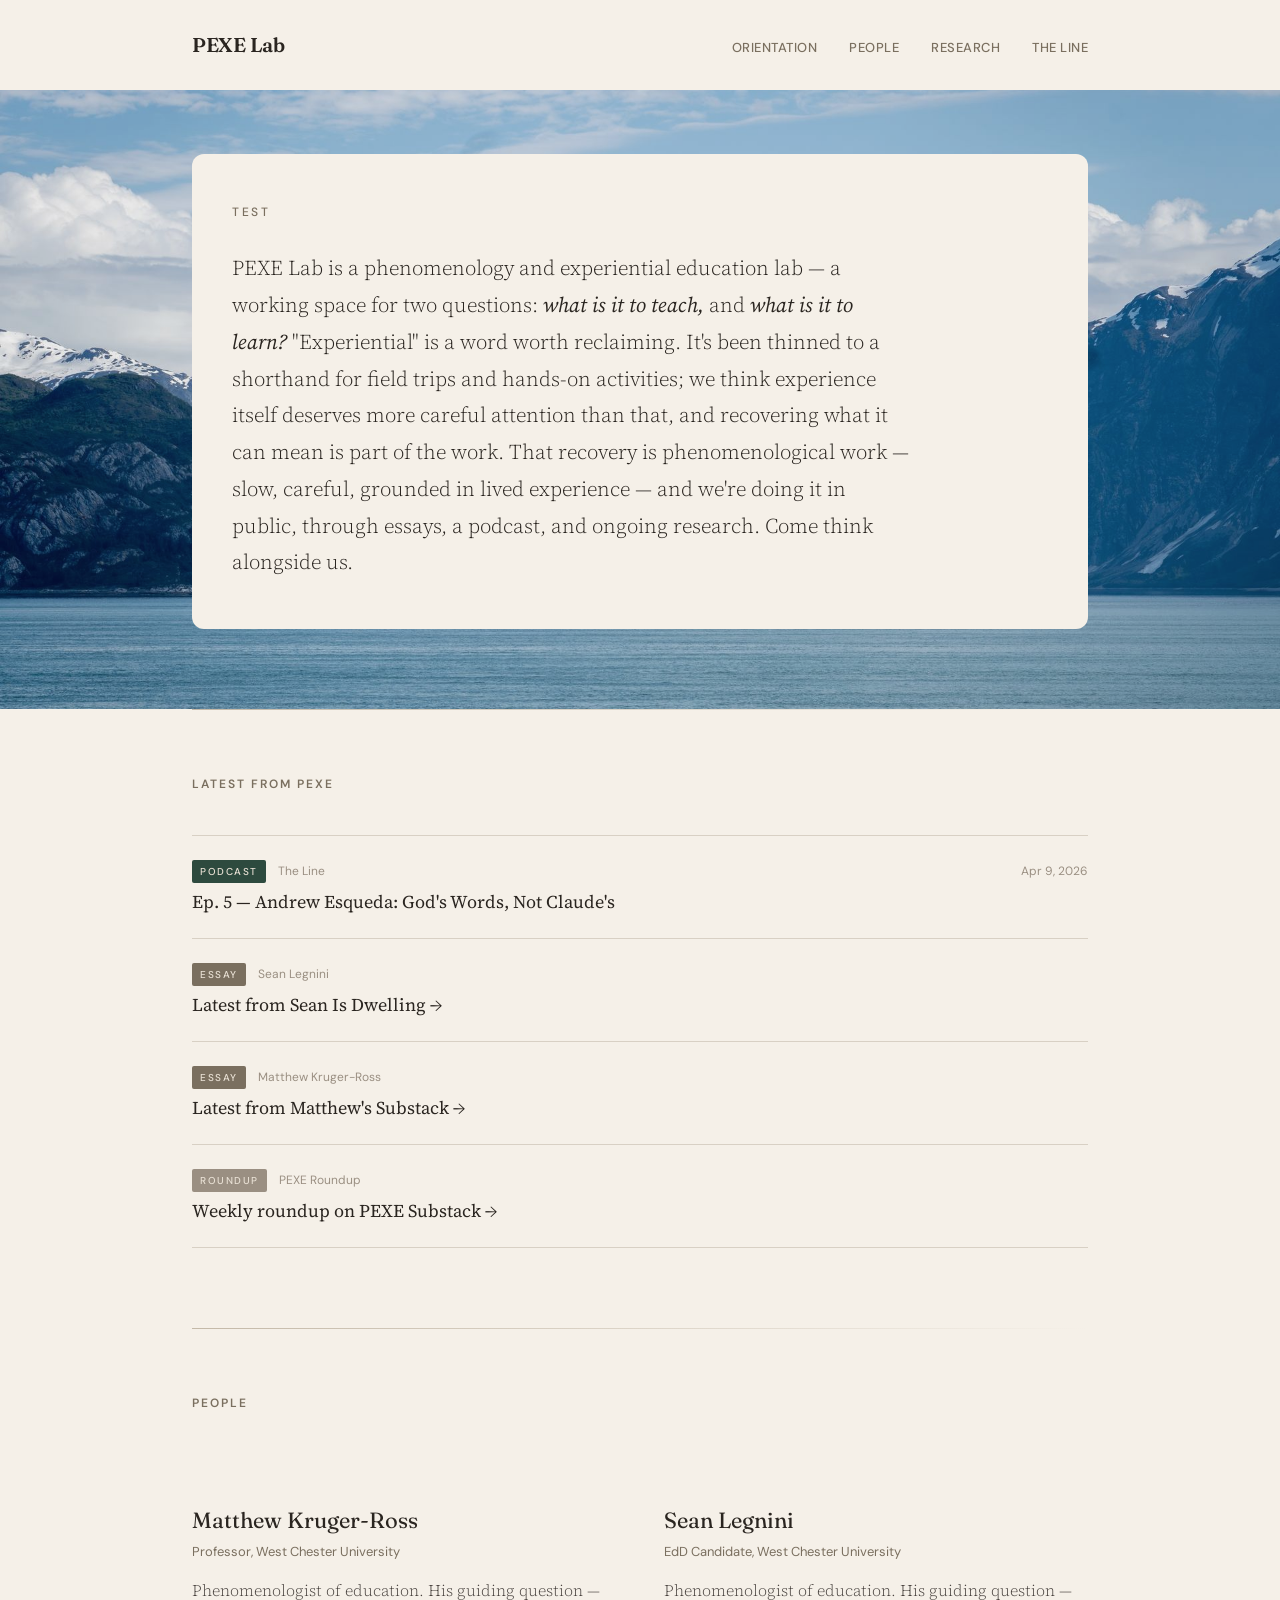
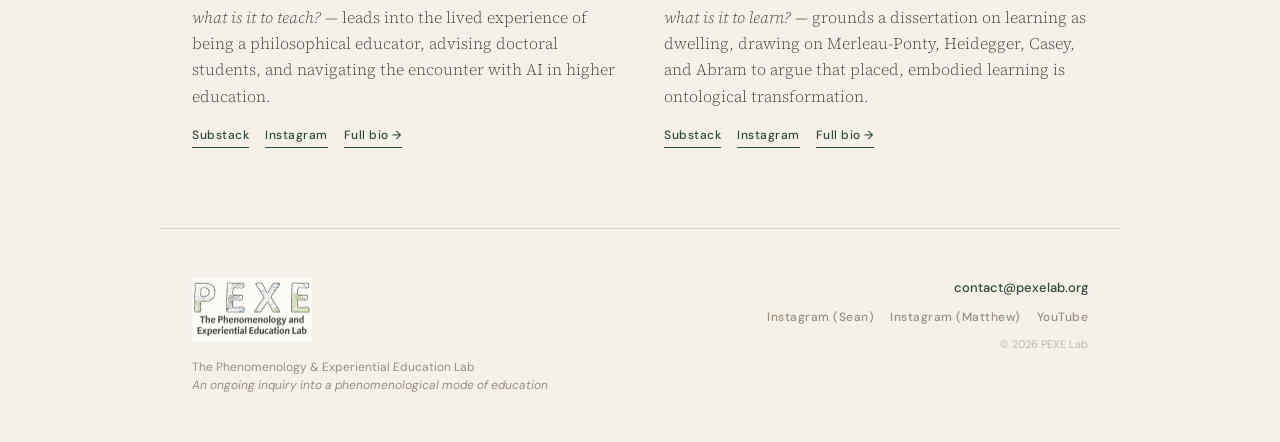
==== index.html @ 18acc851 "Test commit — verify Netlify auto-deploy Co-Authored-By: Claude Opus 4.6 <noreply@anthropic.com>" ====
<!DOCTYPE html>
<html lang="en">
<head>
  <meta charset="UTF-8">
  <meta name="viewport" content="width=device-width, initial-scale=1.0">
  <title>PEXE Lab — The Phenomenology & Experiential Education Lab</title>
  <meta name="description" content="PEXE Lab is a phenomenology and experiential education lab — a working space for two questions: what is it to teach, and what is it to learn?">
  <link rel="stylesheet" href="css/style.css">
</head>
<body>

  <!-- Navigation -->
  <nav class="site-nav">
    <a href="index.html" class="site-nav__title">PEXE Lab</a>
    <input type="checkbox" id="nav-toggle" class="nav-toggle">
    <label for="nav-toggle" class="nav-toggle-label">Menu</label>
    <ul class="site-nav__links">
      <li><a href="orientation.html">Orientation</a></li>
      <li><a href="people.html">People</a></li>
      <li><a href="research.html">Research</a></li>
      <li><a href="the-line.html">The Line</a></li>
    </ul>
  </nav>

  <!-- Hero + Opening Stanza -->
  <section class="hero">
    <div class="hero__inner">
      <header class="stanza">
        <p class="stanza__label">TEST</p>
        <p class="stanza__text">
          PEXE Lab is a phenomenology and experiential education lab — a working space for two questions: <em>what is it to teach,</em> and <em>what is it to learn?</em> "Experiential" is a word worth reclaiming. It's been thinned to a shorthand for field trips and hands-on activities; we think experience itself deserves more careful attention than that, and recovering what it can mean is part of the work. That recovery is phenomenological work — slow, careful, grounded in lived experience — and we're doing it in public, through essays, a podcast, and ongoing research. Come think alongside us.
        </p>
      </header>
    </div>
  </section>

  <div class="divider"></div>

  <!-- Latest from PEXE (RSS Feed) -->
  <section class="feed">
    <h2 class="section-label">Latest from PEXE</h2>
    <div id="feed-container">
      <p class="feed-loading">Loading latest from PEXE…</p>
    </div>
  </section>

  <div class="divider"></div>

  <!-- People (compact homepage version) -->
  <section class="people-grid">
    <div class="people-grid__header">
      <h2 class="section-label">People</h2>
    </div>

    <!-- Matthew -->
    <div class="person-card">
      <h3 class="person-card__name">Matthew Kruger-Ross</h3>
      <p class="person-card__role">Professor, West Chester University</p>
      <p class="person-card__bio">
        Phenomenologist of education. His guiding question — <em>what is it to teach?</em> — leads into the lived experience of being a philosophical educator, advising doctoral students, and navigating the encounter with AI in higher education.
      </p>
      <div class="person-card__links">
        <a href="https://matthewkr.substack.com" class="person-card__link" target="_blank">Substack</a>
        <a href="https://www.instagram.com/mjkrugerross/" class="person-card__link" target="_blank">Instagram</a>
        <!-- UPDATE: Add Matthew's CV link when available -->
        <a href="people.html" class="person-card__link">Full bio →</a>
      </div>
    </div>

    <!-- Sean -->
    <div class="person-card">
      <h3 class="person-card__name">Sean Legnini</h3>
      <p class="person-card__role">EdD Candidate, West Chester University</p>
      <p class="person-card__bio">
        Phenomenologist of education. His guiding question — <em>what is it to learn?</em> — grounds a dissertation on learning as dwelling, drawing on Merleau-Ponty, Heidegger, Casey, and Abram to argue that placed, embodied learning is ontological transformation.
      </p>
      <div class="person-card__links">
        <a href="https://seanisdwelling.substack.com" class="person-card__link" target="_blank">Substack</a>
        <a href="https://www.instagram.com/seanisdwelling/" class="person-card__link" target="_blank">Instagram</a>
        <a href="people.html" class="person-card__link">Full bio →</a>
      </div>
    </div>
  </section>

  <!-- Footer -->
  <footer class="site-footer">
    <div class="site-footer__left">
      <img src="img/pexe-logo.png" alt="PEXE Lab" class="site-footer__logo">
      <p class="site-footer__brand-sub">
        The Phenomenology &amp; Experiential Education Lab<br>
        <em>An ongoing inquiry into a phenomenological mode of education</em>
      </p>
    </div>
    <div class="site-footer__right">
      <a href="mailto:contact@pexelab.org" class="site-footer__contact">contact@pexelab.org</a>
      <div class="site-footer__social">
        <a href="https://www.instagram.com/seanisdwelling/" target="_blank">Instagram (Sean)</a>
        <a href="https://www.instagram.com/mjkrugerross/" target="_blank">Instagram (Matthew)</a>
        <a href="https://www.youtube.com/@ThePEXELab" target="_blank">YouTube</a>
      </div>
      <p class="site-footer__copy">© 2026 PEXE Lab</p>
    </div>
  </footer>

  <script src="js/feed.js"></script>
</body>
</html>
---- css/style.css ----
/* ========================================
   PEXE Lab — Stylesheet
   Earthy, editorial, terrain-inspired
   ======================================== */

/* Fonts */
@import url('https://fonts.googleapis.com/css2?family=Fraunces:ital,opsz,wght@0,9..144,300;0,9..144,400;0,9..144,600;1,9..144,300;1,9..144,400&family=Source+Serif+4:ital,opsz,wght@0,8..60,300;0,8..60,400;0,8..60,600;1,8..60,300;1,8..60,400&family=DM+Sans:wght@400;500;600&display=swap');

/* Palette */
:root {
  --stone: #F5F0E8;
  --linen: #D8D0C4;
  --sand: #C4B9A8;
  --forest: #2D4A3E;
  --umber: #7A6F5F;
  --driftwood: #9A8F82;
  --charcoal: #2A2520;
  --cream: #E8E0D4;
  --max-width: 960px;
  --text-width: 680px;
}

/* Reset */
*, *::before, *::after { box-sizing: border-box; margin: 0; padding: 0; }

body {
  font-family: 'Source Serif 4', Georgia, serif;
  background: var(--stone);
  color: var(--charcoal);
  line-height: 1.7;
  font-size: 17px;
  -webkit-font-smoothing: antialiased;
}

a {
  color: var(--forest);
  text-decoration: none;
  transition: color 0.2s ease;
}
a:hover { color: var(--charcoal); }

img { max-width: 100%; display: block; }

/* ========================================
   Navigation
   ======================================== */
.site-nav {
  max-width: var(--max-width);
  margin: 0 auto;
  padding: 28px 32px;
  display: flex;
  justify-content: space-between;
  align-items: baseline;
}

.site-nav__title {
  font-family: 'Fraunces', serif;
  font-size: 20px;
  font-weight: 600;
  color: var(--charcoal);
  text-decoration: none;
  letter-spacing: -0.3px;
}
.site-nav__title:hover { color: var(--forest); }

.site-nav__links {
  display: flex;
  gap: 32px;
  list-style: none;
}

.site-nav__links a {
  font-family: 'DM Sans', sans-serif;
  font-size: 13px;
  font-weight: 500;
  letter-spacing: 0.5px;
  color: var(--umber);
  text-transform: uppercase;
  text-decoration: none;
  transition: color 0.2s ease;
}
.site-nav__links a:hover { color: var(--forest); }
.site-nav__links a.active { color: var(--forest); }

/* Mobile nav */
.nav-toggle { display: none; }
.nav-toggle-label {
  display: none;
  cursor: pointer;
  font-family: 'DM Sans', sans-serif;
  font-size: 13px;
  font-weight: 500;
  letter-spacing: 0.5px;
  text-transform: uppercase;
  color: var(--umber);
}

@media (max-width: 640px) {
  .site-nav { flex-wrap: wrap; }
  .nav-toggle-label { display: block; }
  .site-nav__links {
    display: none;
    flex-direction: column;
    width: 100%;
    gap: 16px;
    padding-top: 20px;
  }
  .nav-toggle:checked ~ .site-nav__links { display: flex; }
}

/* ========================================
   Section Label (LATEST FROM PEXE, PEOPLE, etc.)
   ======================================== */
.section-label {
  font-family: 'DM Sans', sans-serif;
  font-size: 12px;
  font-weight: 600;
  letter-spacing: 2px;
  text-transform: uppercase;
  color: var(--umber);
  margin-bottom: 40px;
}

/* ========================================
   Homepage — Hero (full-width background)
   ======================================== */
.hero {
  width: 100%;
  position: relative;
}

.hero::before {
  content: '';
  position: absolute;
  inset: 0;
  background: url('../img/hero.jpg') center 40% / cover no-repeat;
  filter: saturate(0.85) brightness(0.95);
  z-index: 0;
}

.hero__inner {
  position: relative;
  z-index: 1;
  max-width: var(--max-width);
  margin: 0 auto;
  padding: 64px 32px 80px;
}

/* ========================================
   Homepage — Stanza
   ======================================== */
.stanza {
  background: var(--stone);
  border-radius: 12px;
  padding: 48px 40px;
}

.stanza__label {
  font-family: 'DM Sans', sans-serif;
  font-size: 12px;
  font-weight: 500;
  letter-spacing: 2.5px;
  text-transform: uppercase;
  color: var(--umber);
  margin-bottom: 28px;
}

.stanza__text {
  font-family: 'Source Serif 4', Georgia, serif;
  font-size: 21px;
  line-height: 1.75;
  color: var(--charcoal);
  font-weight: 300;
  max-width: var(--text-width);
}

.stanza__text em {
  font-style: italic;
  font-weight: 400;
}

/* ========================================
   Divider
   ======================================== */
.divider {
  max-width: var(--max-width);
  margin: 0 auto;
  padding: 0 32px;
}
.divider::after {
  content: '';
  display: block;
  height: 1px;
  background: linear-gradient(to right, var(--sand), transparent);
}

/* ========================================
   Homepage — Feed
   ======================================== */
.feed {
  max-width: var(--max-width);
  margin: 0 auto;
  padding: 64px 32px 80px;
}

.feed-item {
  display: block;
  text-decoration: none;
  color: inherit;
  padding: 24px 0;
  border-bottom: 1px solid var(--linen);
  transition: transform 0.2s ease;
}
.feed-item:hover { transform: translateX(8px); }
.feed-item:first-of-type { border-top: 1px solid var(--linen); }

.feed-item__meta {
  display: flex;
  align-items: baseline;
  gap: 12px;
  margin-bottom: 6px;
  flex-wrap: wrap;
}

.feed-item__badge {
  display: inline-block;
  font-family: 'DM Sans', sans-serif;
  font-size: 10px;
  letter-spacing: 1.5px;
  font-weight: 500;
  padding: 3px 8px;
  border-radius: 2px;
  color: var(--cream);
}
.feed-item__badge--podcast { background: var(--forest); }
.feed-item__badge--essay { background: var(--umber); }
.feed-item__badge--roundup { background: var(--driftwood); }

.feed-item__source {
  font-family: 'DM Sans', sans-serif;
  font-size: 12px;
  color: var(--driftwood);
}

.feed-item__date {
  font-family: 'DM Sans', sans-serif;
  font-size: 12px;
  color: var(--driftwood);
  margin-left: auto;
}

.feed-item__title {
  font-family: 'Source Serif 4', Georgia, serif;
  font-size: 18px;
  font-weight: 400;
  color: var(--charcoal);
  line-height: 1.4;
  transition: color 0.2s ease;
}
.feed-item:hover .feed-item__title { color: var(--forest); }

.feed-loading {
  font-family: 'DM Sans', sans-serif;
  font-size: 13px;
  color: var(--driftwood);
  padding: 24px 0;
}

/* ========================================
   Homepage — People (compact)
   ======================================== */
.people-grid {
  max-width: var(--max-width);
  margin: 0 auto;
  padding: 64px 32px 80px;
  display: grid;
  grid-template-columns: 1fr 1fr;
  gap: 48px;
}

@media (max-width: 640px) {
  .people-grid { grid-template-columns: 1fr; }
}

.people-grid__header {
  grid-column: 1 / -1;
}

.person-card__name {
  font-family: 'Fraunces', serif;
  font-size: 22px;
  font-weight: 400;
  margin-bottom: 4px;
}

.person-card__role {
  font-family: 'DM Sans', sans-serif;
  font-size: 13px;
  color: var(--umber);
  margin-bottom: 16px;
  line-height: 1.4;
}

.person-card__bio {
  font-size: 16px;
  line-height: 1.65;
  color: #4a4440;
  font-weight: 300;
  margin-bottom: 16px;
}

.person-card__links {
  display: flex;
  gap: 16px;
  flex-wrap: wrap;
}

.person-card__link {
  font-family: 'DM Sans', sans-serif;
  font-size: 12px;
  color: var(--forest);
  font-weight: 500;
  letter-spacing: 0.5px;
  border-bottom: 1px solid var(--forest);
  padding-bottom: 1px;
}
.person-card__link:hover { color: var(--charcoal); border-color: var(--charcoal); }

/* ========================================
   Footer
   ======================================== */
.site-footer {
  max-width: var(--max-width);
  margin: 0 auto;
  padding: 48px 32px;
  border-top: 1px solid var(--linen);
  display: flex;
  justify-content: space-between;
  align-items: flex-start;
  flex-wrap: wrap;
  gap: 24px;
}

.site-footer__logo {
  width: 120px;
  margin-bottom: 16px;
  opacity: 0.7;
}

.site-footer__brand-name {
  font-family: 'Fraunces', serif;
  font-size: 16px;
  font-weight: 400;
  margin-bottom: 8px;
}

.site-footer__brand-sub {
  font-family: 'DM Sans', sans-serif;
  font-size: 12px;
  color: var(--driftwood);
  line-height: 1.5;
}

.site-footer__right {
  text-align: right;
  display: flex;
  flex-direction: column;
  align-items: flex-end;
  gap: 8px;
}

.site-footer__contact {
  font-family: 'DM Sans', sans-serif;
  font-size: 13px;
  color: var(--forest);
  font-weight: 500;
}

.site-footer__social {
  display: flex;
  gap: 16px;
}

.site-footer__social a {
  font-family: 'DM Sans', sans-serif;
  font-size: 12px;
  color: var(--driftwood);
  font-weight: 500;
  letter-spacing: 0.5px;
}
.site-footer__social a:hover { color: var(--forest); }

.site-footer__copy {
  font-family: 'DM Sans', sans-serif;
  font-size: 11px;
  color: var(--sand);
}

/* ========================================
   Page Content (Orientation, People full, Research, The Line)
   ======================================== */
.page-content {
  max-width: var(--max-width);
  margin: 0 auto;
  padding: 64px 32px 80px;
}

.page-content__title {
  font-family: 'Fraunces', serif;
  font-size: 36px;
  font-weight: 400;
  margin-bottom: 12px;
  letter-spacing: -0.5px;
}

.page-content__subtitle {
  font-family: 'Source Serif 4', Georgia, serif;
  font-size: 18px;
  font-weight: 300;
  font-style: italic;
  color: var(--umber);
  margin-bottom: 48px;
}

.page-content__body {
  max-width: var(--text-width);
}

.page-content__body h2 {
  font-family: 'Fraunces', serif;
  font-size: 26px;
  font-weight: 400;
  margin-top: 56px;
  margin-bottom: 20px;
  letter-spacing: -0.3px;
}

.page-content__body h3 {
  font-family: 'Fraunces', serif;
  font-size: 20px;
  font-weight: 400;
  margin-top: 40px;
  margin-bottom: 16px;
}

.page-content__body p {
  margin-bottom: 20px;
  line-height: 1.8;
}

.page-content__body em { font-style: italic; }
.page-content__body strong { font-weight: 600; }

/* ========================================
   People page — full bios
   ======================================== */
.person-full {
  display: grid;
  grid-template-columns: 200px 1fr;
  gap: 40px;
  margin-bottom: 64px;
  max-width: var(--text-width);
}

@media (max-width: 640px) {
  .person-full {
    grid-template-columns: 1fr;
    gap: 24px;
  }
}

.person-full__photo {
  width: 200px;
  height: 240px;
  object-fit: cover;
  border-radius: 4px;
  filter: grayscale(15%);
}

.person-full__name {
  font-family: 'Fraunces', serif;
  font-size: 28px;
  font-weight: 400;
  margin-bottom: 4px;
}

.person-full__role {
  font-family: 'DM Sans', sans-serif;
  font-size: 14px;
  color: var(--umber);
  margin-bottom: 20px;
}

.person-full__bio p {
  font-size: 16px;
  line-height: 1.75;
  margin-bottom: 16px;
  color: #4a4440;
}

.person-full__links {
  display: flex;
  gap: 16px;
  flex-wrap: wrap;
  margin-top: 20px;
}

/* ========================================
   Research page
   ======================================== */
.research-section { margin-bottom: 56px; }

.research-item {
  padding: 16px 0;
  border-bottom: 1px solid var(--linen);
}
.research-item:first-child { border-top: 1px solid var(--linen); }

.research-item__title {
  font-family: 'Source Serif 4', Georgia, serif;
  font-size: 17px;
  font-weight: 400;
  margin-bottom: 6px;
}

.research-item__description {
  font-size: 15px;
  color: var(--umber);
  line-height: 1.6;
}

.research-item__status {
  font-family: 'DM Sans', sans-serif;
  font-size: 11px;
  font-weight: 500;
  letter-spacing: 1px;
  text-transform: uppercase;
  color: var(--forest);
  margin-top: 6px;
  display: inline-block;
}

.publication-item {
  padding: 12px 0;
  font-size: 16px;
  line-height: 1.7;
  border-bottom: 1px solid var(--linen);
}
.publication-item:first-child { border-top: 1px solid var(--linen); }

.conference-item {
  padding: 12px 0;
  border-bottom: 1px solid var(--linen);
}
.conference-item:first-child { border-top: 1px solid var(--linen); }

.conference-item__event {
  font-family: 'DM Sans', sans-serif;
  font-size: 12px;
  font-weight: 600;
  color: var(--umber);
  letter-spacing: 0.5px;
  text-transform: uppercase;
}

.conference-item__title {
  font-size: 16px;
  line-height: 1.5;
  margin-top: 4px;
}

/* ========================================
   The Line page
   ======================================== */
.podcast-hero {
  max-width: var(--text-width);
}

.podcast-hero__description {
  font-size: 18px;
  line-height: 1.75;
  font-weight: 300;
  margin-bottom: 32px;
}

.podcast-links {
  display: flex;
  gap: 20px;
  flex-wrap: wrap;
  margin-bottom: 56px;
}

.podcast-link {
  font-family: 'DM Sans', sans-serif;
  font-size: 13px;
  font-weight: 500;
  letter-spacing: 0.5px;
  color: var(--stone);
  background: var(--forest);
  padding: 10px 20px;
  border-radius: 3px;
  transition: background 0.2s ease;
}
.podcast-link:hover { background: var(--charcoal); color: var(--stone); }

.episode-list { margin-top: 20px; }

.episode-item {
  padding: 20px 0;
  border-bottom: 1px solid var(--linen);
}
.episode-item:first-child { border-top: 1px solid var(--linen); }

.episode-item__number {
  font-family: 'DM Sans', sans-serif;
  font-size: 11px;
  font-weight: 600;
  color: var(--driftwood);
  letter-spacing: 1px;
  text-transform: uppercase;
  margin-bottom: 4px;
}

.episode-item__title {
  font-family: 'Source Serif 4', Georgia, serif;
  font-size: 18px;
  font-weight: 400;
  color: var(--charcoal);
  transition: color 0.2s ease;
}
.episode-item__title:hover { color: var(--forest); }

.episode-item__date {
  font-family: 'DM Sans', sans-serif;
  font-size: 12px;
  color: var(--driftwood);
  margin-top: 4px;
}
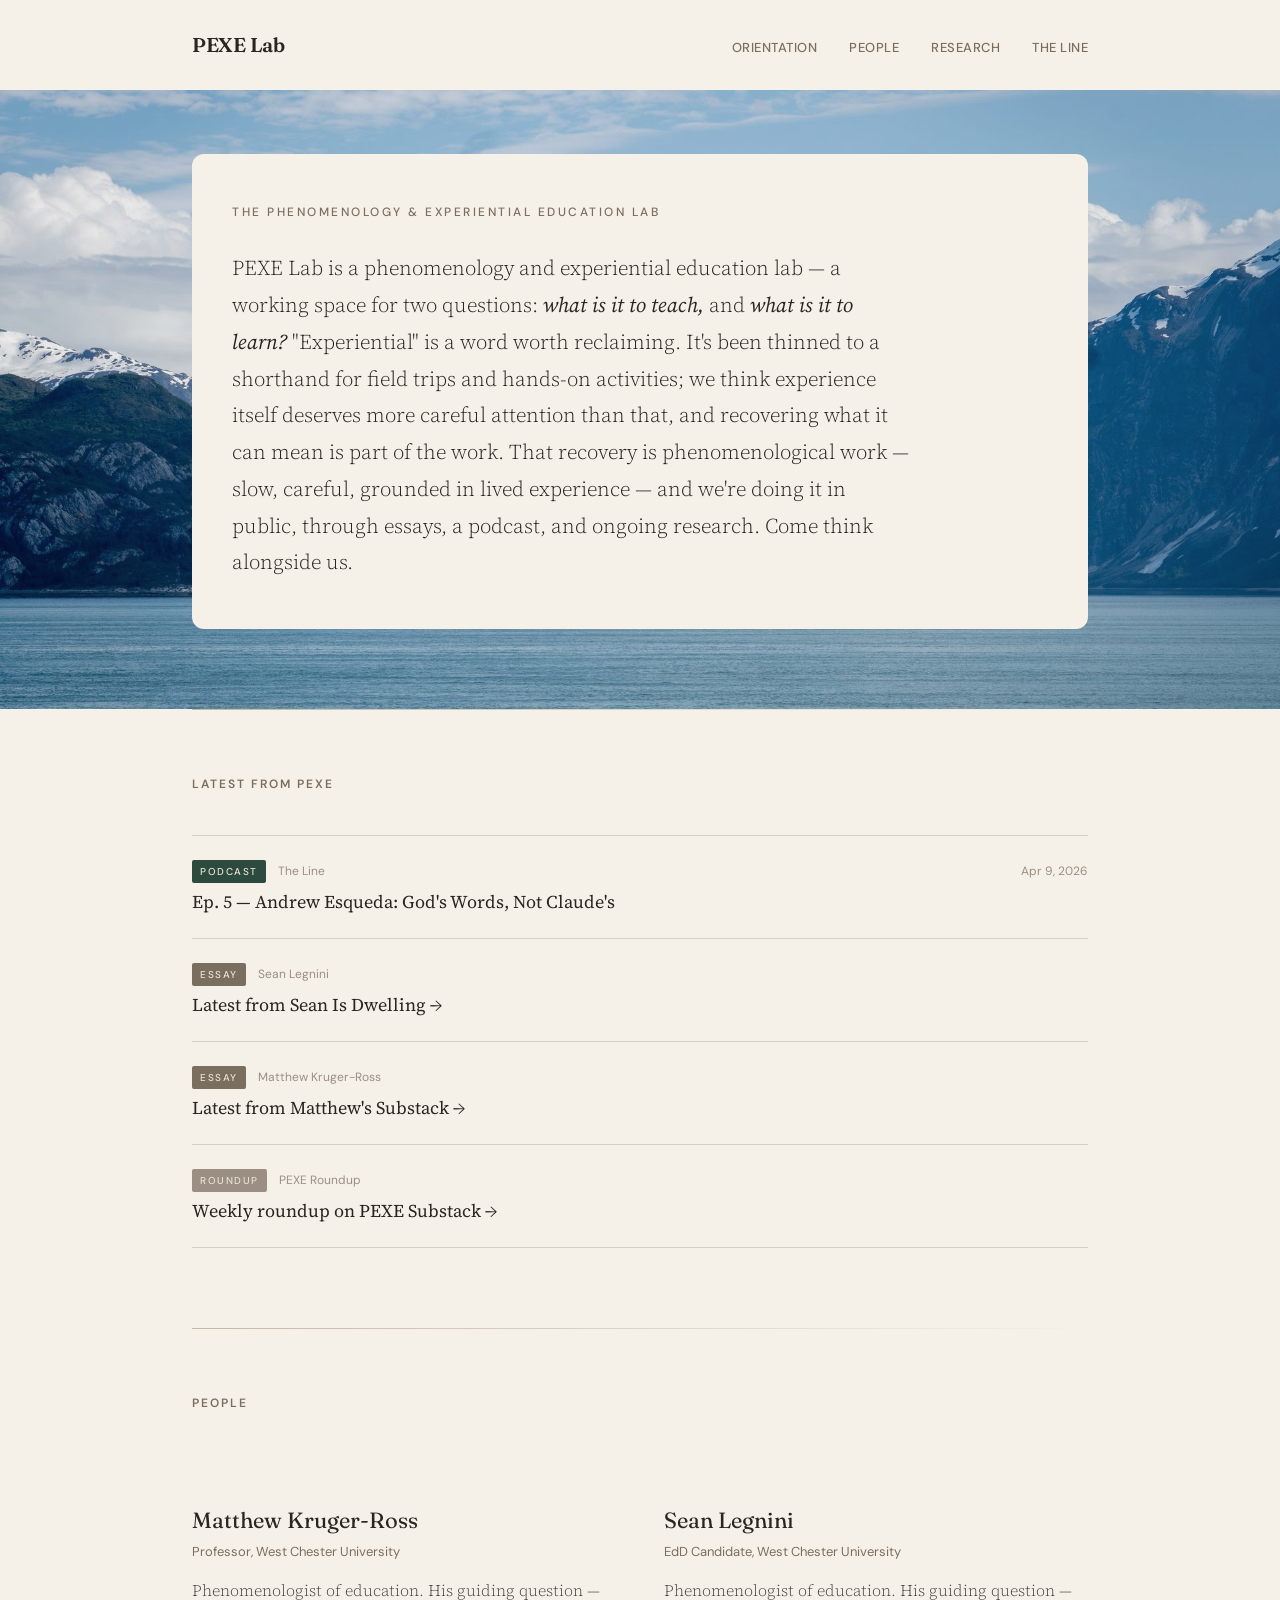
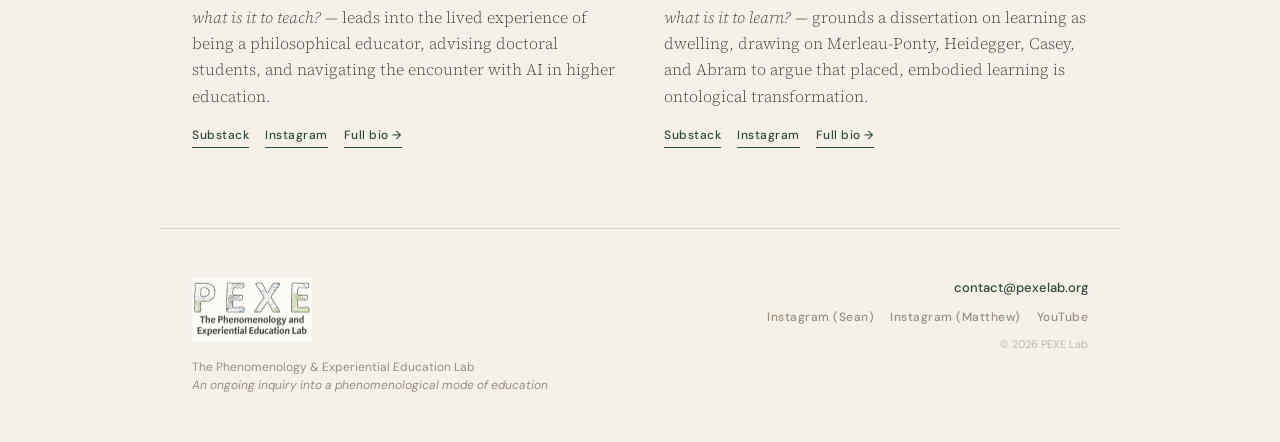
==== commit 32ed4cf1: "Revert test — restore stanza label Co-Authored-By: Claude Opus 4.6 <noreply@anthropic.com>" ====
--- a/index.html
+++ b/index.html
@@ -26,7 +26,7 @@
   <section class="hero">
     <div class="hero__inner">
       <header class="stanza">
-        <p class="stanza__label">TEST</p>
+        <p class="stanza__label">The Phenomenology &amp; Experiential Education Lab</p>
         <p class="stanza__text">
           PEXE Lab is a phenomenology and experiential education lab — a working space for two questions: <em>what is it to teach,</em> and <em>what is it to learn?</em> "Experiential" is a word worth reclaiming. It's been thinned to a shorthand for field trips and hands-on activities; we think experience itself deserves more careful attention than that, and recovering what it can mean is part of the work. That recovery is phenomenological work — slow, careful, grounded in lived experience — and we're doing it in public, through essays, a podcast, and ongoing research. Come think alongside us.
         </p>
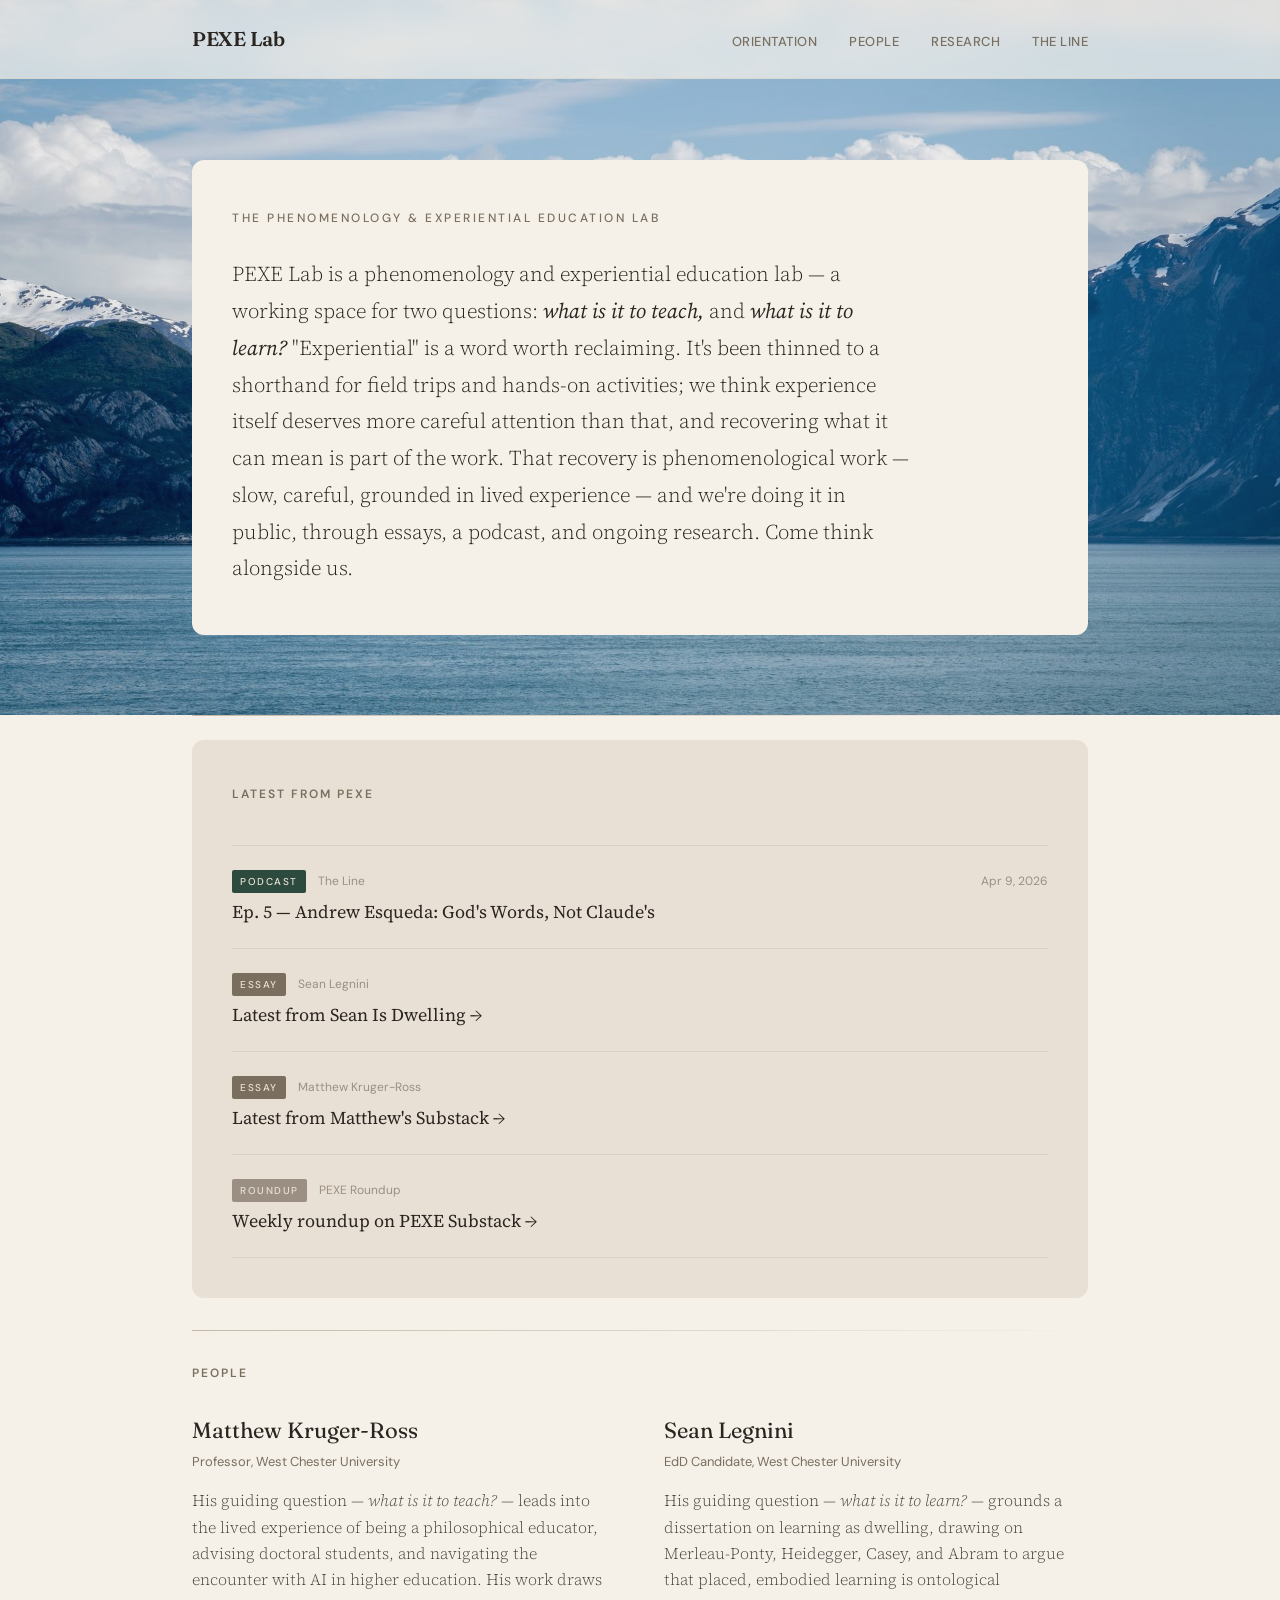
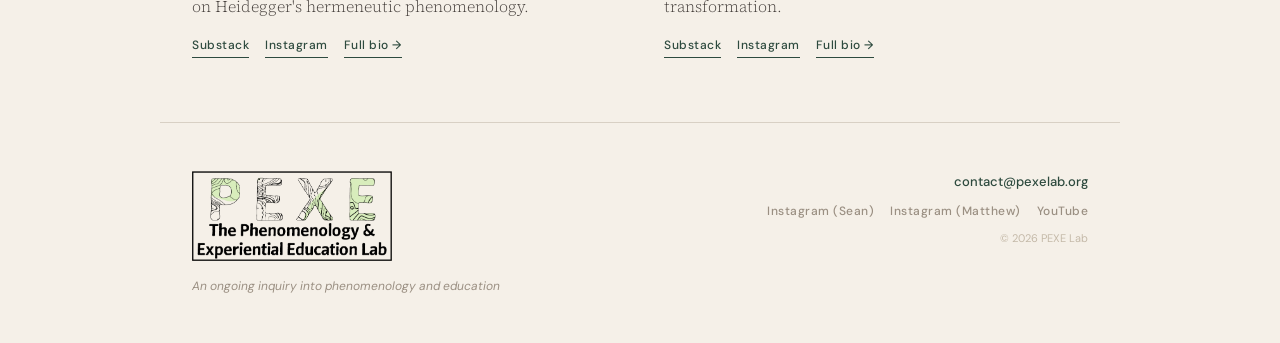
==== commit 6e38403d: "Design pass — translucent nav, framed feed, logo swap, copy + spacing updates - Nav: absolute overla" ====
--- a/index.html
+++ b/index.html
@@ -38,9 +38,11 @@
 
   <!-- Latest from PEXE (RSS Feed) -->
   <section class="feed">
-    <h2 class="section-label">Latest from PEXE</h2>
-    <div id="feed-container">
-      <p class="feed-loading">Loading latest from PEXE…</p>
+    <div class="feed__frame">
+      <h2 class="section-label">Latest from PEXE</h2>
+      <div id="feed-container">
+        <p class="feed-loading">Loading latest from PEXE…</p>
+      </div>
     </div>
   </section>
 
@@ -57,7 +59,7 @@
       <h3 class="person-card__name">Matthew Kruger-Ross</h3>
       <p class="person-card__role">Professor, West Chester University</p>
       <p class="person-card__bio">
-        Phenomenologist of education. His guiding question — <em>what is it to teach?</em> — leads into the lived experience of being a philosophical educator, advising doctoral students, and navigating the encounter with AI in higher education.
+        His guiding question — <em>what is it to teach?</em> — leads into the lived experience of being a philosophical educator, advising doctoral students, and navigating the encounter with AI in higher education. His work draws on Heidegger's hermeneutic phenomenology.
       </p>
       <div class="person-card__links">
         <a href="https://matthewkr.substack.com" class="person-card__link" target="_blank">Substack</a>
@@ -72,7 +74,7 @@
       <h3 class="person-card__name">Sean Legnini</h3>
       <p class="person-card__role">EdD Candidate, West Chester University</p>
       <p class="person-card__bio">
-        Phenomenologist of education. His guiding question — <em>what is it to learn?</em> — grounds a dissertation on learning as dwelling, drawing on Merleau-Ponty, Heidegger, Casey, and Abram to argue that placed, embodied learning is ontological transformation.
+        His guiding question — <em>what is it to learn?</em> — grounds a dissertation on learning as dwelling, drawing on Merleau-Ponty, Heidegger, Casey, and Abram to argue that placed, embodied learning is ontological transformation.
       </p>
       <div class="person-card__links">
         <a href="https://seanisdwelling.substack.com" class="person-card__link" target="_blank">Substack</a>
@@ -85,10 +87,9 @@
   <!-- Footer -->
   <footer class="site-footer">
     <div class="site-footer__left">
-      <img src="img/pexe-logo.png" alt="PEXE Lab" class="site-footer__logo">
+      <img src="img/pexe-logo.png?v=2" alt="PEXE Lab" class="site-footer__logo">
       <p class="site-footer__brand-sub">
-        The Phenomenology &amp; Experiential Education Lab<br>
-        <em>An ongoing inquiry into a phenomenological mode of education</em>
+        <em>An ongoing inquiry into phenomenology and education</em>
       </p>
     </div>
     <div class="site-footer__right">
--- a/css/style.css
+++ b/css/style.css
@@ -45,12 +45,19 @@
    Navigation
    ======================================== */
 .site-nav {
-  max-width: var(--max-width);
-  margin: 0 auto;
-  padding: 28px 32px;
+  position: absolute;
+  top: 0;
+  left: 0;
+  right: 0;
+  z-index: 10;
+  padding: 22px max(32px, calc((100vw - var(--max-width)) / 2 + 32px));
   display: flex;
   justify-content: space-between;
   align-items: baseline;
+  background: rgba(245, 240, 232, 0.72);
+  backdrop-filter: saturate(140%) blur(12px);
+  -webkit-backdrop-filter: saturate(140%) blur(12px);
+  border-bottom: 1px solid rgba(216, 208, 196, 0.5);
 }
 
 .site-nav__title {
@@ -143,7 +150,7 @@
   z-index: 1;
   max-width: var(--max-width);
   margin: 0 auto;
-  padding: 64px 32px 80px;
+  padding: 160px 32px 80px;
 }
 
 /* ========================================
@@ -200,7 +207,13 @@
 .feed {
   max-width: var(--max-width);
   margin: 0 auto;
-  padding: 64px 32px 80px;
+  padding: 24px 32px 32px;
+}
+
+.feed__frame {
+  background: var(--cream);
+  border-radius: 12px;
+  padding: 44px 40px 40px;
 }
 
 .feed-item {
@@ -272,10 +285,14 @@
 .people-grid {
   max-width: var(--max-width);
   margin: 0 auto;
-  padding: 64px 32px 80px;
+  padding: 32px 32px 64px;
   display: grid;
   grid-template-columns: 1fr 1fr;
-  gap: 48px;
+  gap: 28px 48px;
+}
+
+.people-grid__header .section-label {
+  margin-bottom: 0;
 }
 
 @media (max-width: 640px) {
@@ -342,9 +359,8 @@
 }
 
 .site-footer__logo {
-  width: 120px;
+  width: 200px;
   margin-bottom: 16px;
-  opacity: 0.7;
 }
 
 .site-footer__brand-name {
@@ -402,7 +418,7 @@
 .page-content {
   max-width: var(--max-width);
   margin: 0 auto;
-  padding: 64px 32px 80px;
+  padding: 160px 32px 48px;
 }
 
 .page-content__title {
@@ -411,6 +427,10 @@
   font-weight: 400;
   margin-bottom: 12px;
   letter-spacing: -0.5px;
+}
+
+.page-content__title + .person-full {
+  margin-top: 24px;
 }
 
 .page-content__subtitle {
@@ -419,7 +439,7 @@
   font-weight: 300;
   font-style: italic;
   color: var(--umber);
-  margin-bottom: 48px;
+  margin-bottom: 20px;
 }
 
 .page-content__body {
@@ -430,9 +450,14 @@
   font-family: 'Fraunces', serif;
   font-size: 26px;
   font-weight: 400;
-  margin-top: 56px;
+  margin-top: 40px;
   margin-bottom: 20px;
   letter-spacing: -0.3px;
+}
+
+.page-content__body > h2:first-child,
+.page-content__body > p:first-child + h2 {
+  margin-top: 8px;
 }
 
 .page-content__body h3 {
@@ -458,8 +483,12 @@
   display: grid;
   grid-template-columns: 200px 1fr;
   gap: 40px;
-  margin-bottom: 64px;
+  margin-bottom: 48px;
   max-width: var(--text-width);
+}
+
+.person-full:last-of-type {
+  margin-bottom: 0;
 }
 
 @media (max-width: 640px) {
@@ -636,3 +665,21 @@
   color: var(--driftwood);
   margin-top: 4px;
 }
+
+.episode-item__description {
+  font-family: 'Source Serif 4', Georgia, serif;
+  font-size: 15px;
+  line-height: 1.6;
+  color: var(--umber);
+  margin-top: 10px;
+  max-width: var(--text-width);
+  display: -webkit-box;
+  -webkit-line-clamp: 4;
+  line-clamp: 4;
+  -webkit-box-orient: vertical;
+  overflow: hidden;
+}
+
+.podcast-links {
+  margin-bottom: 40px;
+}
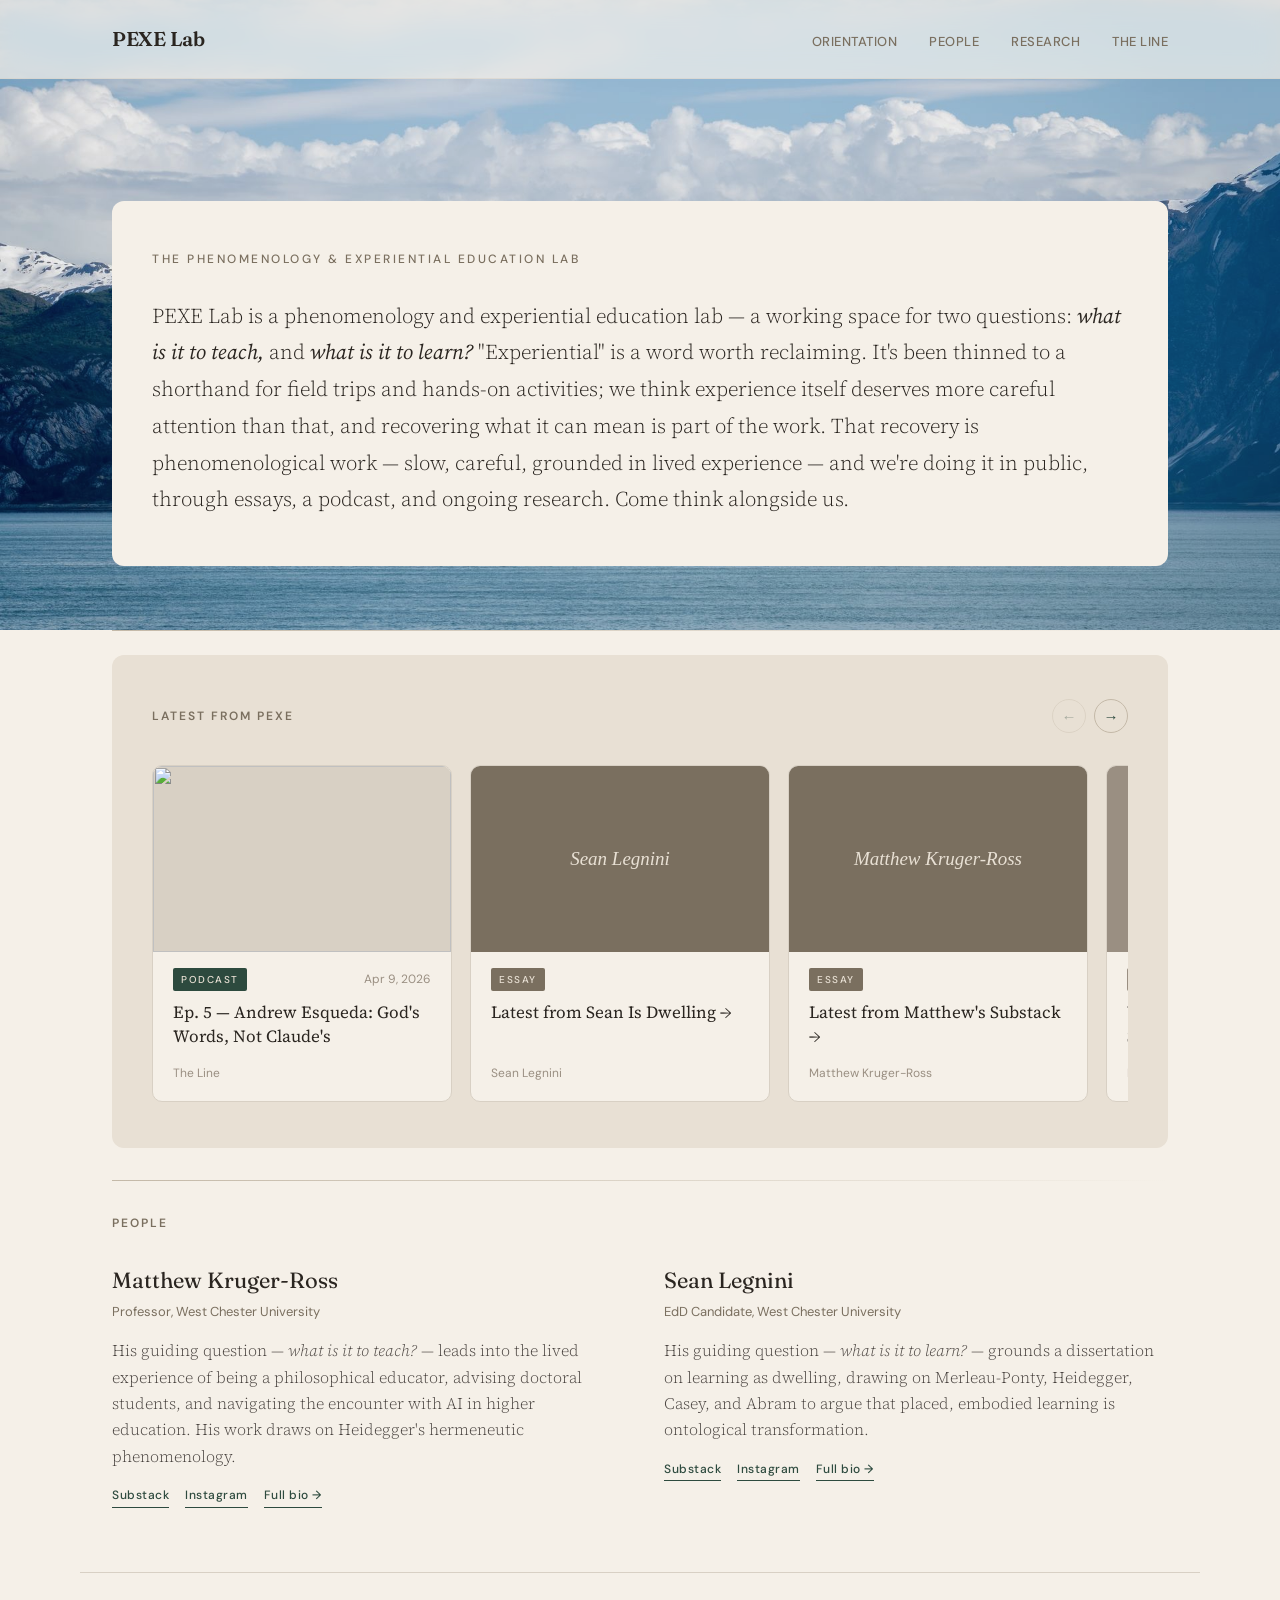
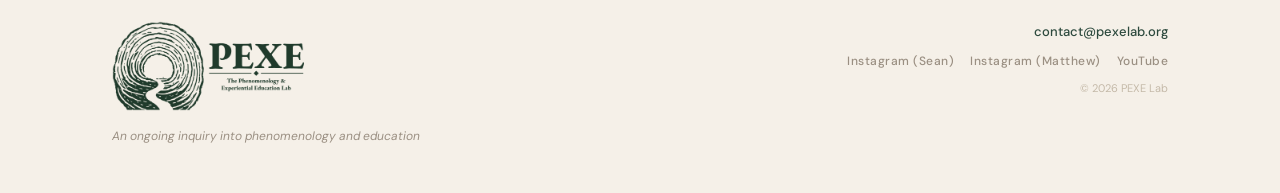
==== commit 543da4a7: "Turn feed into image-card carousel, dedupe cross-posts, add favicon - Latest from PEXE now renders a" ====
--- a/index.html
+++ b/index.html
@@ -5,6 +5,7 @@
   <meta name="viewport" content="width=device-width, initial-scale=1.0">
   <title>PEXE Lab — The Phenomenology & Experiential Education Lab</title>
   <meta name="description" content="PEXE Lab is a phenomenology and experiential education lab — a working space for two questions: what is it to teach, and what is it to learn?">
+  <link rel="icon" type="image/png" href="img/Favicon.png">
   <link rel="stylesheet" href="css/style.css">
 </head>
 <body>
@@ -39,7 +40,13 @@
   <!-- Latest from PEXE (RSS Feed) -->
   <section class="feed">
     <div class="feed__frame">
-      <h2 class="section-label">Latest from PEXE</h2>
+      <div class="feed__header">
+        <h2 class="section-label">Latest from PEXE</h2>
+        <div class="feed__nav" id="feed-nav" hidden>
+          <button type="button" data-dir="prev" aria-label="Scroll to previous items">&#8592;</button>
+          <button type="button" data-dir="next" aria-label="Scroll to more items">&#8594;</button>
+        </div>
+      </div>
       <div id="feed-container">
         <p class="feed-loading">Loading latest from PEXE…</p>
       </div>
@@ -103,6 +110,6 @@
     </div>
   </footer>
 
-  <script src="js/feed.js"></script>
+  <script src="js/feed.js?v=5"></script>
 </body>
 </html>
--- a/css/style.css
+++ b/css/style.css
@@ -16,8 +16,8 @@
   --driftwood: #9A8F82;
   --charcoal: #2A2520;
   --cream: #E8E0D4;
-  --max-width: 960px;
-  --text-width: 680px;
+  --max-width: 1120px;
+  --text-width: 720px;
 }
 
 /* Reset */
@@ -45,7 +45,7 @@
    Navigation
    ======================================== */
 .site-nav {
-  position: absolute;
+  position: fixed;
   top: 0;
   left: 0;
   right: 0;
@@ -150,7 +150,11 @@
   z-index: 1;
   max-width: var(--max-width);
   margin: 0 auto;
-  padding: 160px 32px 80px;
+  padding: 160px 32px 64px;
+  min-height: 70vh;
+  display: flex;
+  flex-direction: column;
+  justify-content: flex-end;
 }
 
 /* ========================================
@@ -178,7 +182,6 @@
   line-height: 1.75;
   color: var(--charcoal);
   font-weight: 300;
-  max-width: var(--text-width);
 }
 
 .stanza__text em {
@@ -216,26 +219,109 @@
   padding: 44px 40px 40px;
 }
 
-.feed-item {
-  display: block;
+.feed__header {
+  display: flex;
+  justify-content: space-between;
+  align-items: center;
+  margin-bottom: 32px;
+}
+.feed__header .section-label { margin-bottom: 0; }
+
+.feed__nav { display: flex; gap: 8px; }
+.feed__nav button {
+  width: 34px;
+  height: 34px;
+  border-radius: 50%;
+  border: 1px solid var(--sand);
+  background: transparent;
+  color: var(--forest);
+  font-size: 15px;
+  line-height: 1;
+  cursor: pointer;
+  transition: background 0.2s ease, color 0.2s ease, border-color 0.2s ease, opacity 0.2s ease;
+}
+.feed__nav button:hover:not(:disabled) {
+  background: var(--forest);
+  border-color: var(--forest);
+  color: var(--cream);
+}
+.feed__nav button:disabled { opacity: 0.35; cursor: default; }
+
+.feed-carousel__track {
+  display: flex;
+  gap: 18px;
+  overflow-x: auto;
+  scroll-snap-type: x proximity;
+  padding-bottom: 6px;
+  scrollbar-width: none;
+}
+.feed-carousel__track::-webkit-scrollbar { display: none; }
+
+.feed-card {
+  flex: 0 0 300px;
+  scroll-snap-align: start;
+  display: flex;
+  flex-direction: column;
+  background: var(--stone);
+  border: 1px solid var(--linen);
+  border-radius: 10px;
+  overflow: hidden;
   text-decoration: none;
   color: inherit;
-  padding: 24px 0;
-  border-bottom: 1px solid var(--linen);
-  transition: transform 0.2s ease;
-}
-.feed-item:hover { transform: translateX(8px); }
-.feed-item:first-of-type { border-top: 1px solid var(--linen); }
-
-.feed-item__meta {
+  transition: transform 0.25s ease, box-shadow 0.25s ease;
+}
+.feed-card:hover {
+  transform: translateY(-4px);
+  box-shadow: 0 10px 24px rgba(42, 37, 32, 0.10);
+}
+
+.feed-card__media {
+  aspect-ratio: 16 / 10;
+  background: var(--linen);
+  flex-shrink: 0;
+  position: relative;
+  overflow: hidden;
+}
+.feed-card__media img {
+  position: absolute;
+  inset: 0;
+  width: 100%;
+  height: 100%;
+  object-fit: cover;
+}
+.feed-card__media--placeholder {
+  display: flex;
+  align-items: center;
+  justify-content: center;
+}
+.feed-card__media--podcast { background: var(--forest); }
+.feed-card__media--essay { background: var(--umber); }
+.feed-card__media--roundup { background: var(--driftwood); }
+.feed-card__media--placeholder span {
+  font-family: 'Fraunces', serif;
+  font-style: italic;
+  font-size: 19px;
+  color: var(--cream);
+  padding: 0 24px;
+  text-align: center;
+}
+
+.feed-card__body {
+  display: flex;
+  flex-direction: column;
+  flex: 1;
+  padding: 16px 20px 18px;
+}
+
+.feed-card__meta {
   display: flex;
   align-items: baseline;
+  justify-content: space-between;
   gap: 12px;
-  margin-bottom: 6px;
-  flex-wrap: wrap;
-}
-
-.feed-item__badge {
+  margin-bottom: 10px;
+}
+
+.feed-card__badge {
   display: inline-block;
   font-family: 'DM Sans', sans-serif;
   font-size: 10px;
@@ -245,32 +331,58 @@
   border-radius: 2px;
   color: var(--cream);
 }
-.feed-item__badge--podcast { background: var(--forest); }
-.feed-item__badge--essay { background: var(--umber); }
-.feed-item__badge--roundup { background: var(--driftwood); }
-
-.feed-item__source {
+.feed-card__badge--podcast { background: var(--forest); }
+.feed-card__badge--essay { background: var(--umber); }
+.feed-card__badge--roundup { background: var(--driftwood); }
+
+.feed-card__date {
   font-family: 'DM Sans', sans-serif;
   font-size: 12px;
   color: var(--driftwood);
-}
-
-.feed-item__date {
-  font-family: 'DM Sans', sans-serif;
-  font-size: 12px;
-  color: var(--driftwood);
-  margin-left: auto;
-}
-
-.feed-item__title {
+  white-space: nowrap;
+}
+
+.feed-card__title {
   font-family: 'Source Serif 4', Georgia, serif;
-  font-size: 18px;
+  font-size: 17px;
   font-weight: 400;
   color: var(--charcoal);
   line-height: 1.4;
   transition: color 0.2s ease;
-}
-.feed-item:hover .feed-item__title { color: var(--forest); }
+  display: -webkit-box;
+  -webkit-line-clamp: 3;
+  line-clamp: 3;
+  -webkit-box-orient: vertical;
+  overflow: hidden;
+}
+.feed-card:hover .feed-card__title { color: var(--forest); }
+
+.feed-card__description {
+  font-family: 'Source Serif 4', Georgia, serif;
+  font-size: 13.5px;
+  line-height: 1.55;
+  color: var(--umber);
+  margin-top: 8px;
+  display: -webkit-box;
+  -webkit-line-clamp: 2;
+  line-clamp: 2;
+  -webkit-box-orient: vertical;
+  overflow: hidden;
+}
+
+.feed-card__source {
+  font-family: 'DM Sans', sans-serif;
+  font-size: 12px;
+  color: var(--driftwood);
+  margin-top: auto;
+  padding-top: 14px;
+}
+
+@media (max-width: 640px) {
+  .feed__nav { display: none; }
+  .feed__frame { padding: 32px 20px 28px; }
+  .feed-card { flex-basis: 240px; }
+}
 
 .feed-loading {
   font-family: 'DM Sans', sans-serif;
@@ -481,10 +593,9 @@
    ======================================== */
 .person-full {
   display: grid;
-  grid-template-columns: 200px 1fr;
-  gap: 40px;
-  margin-bottom: 48px;
-  max-width: var(--text-width);
+  grid-template-columns: 220px 1fr;
+  gap: 48px;
+  margin-bottom: 56px;
 }
 
 .person-full:last-of-type {
@@ -499,8 +610,8 @@
 }
 
 .person-full__photo {
-  width: 200px;
-  height: 240px;
+  width: 220px;
+  height: 264px;
   object-fit: cover;
   border-radius: 4px;
   filter: grayscale(15%);
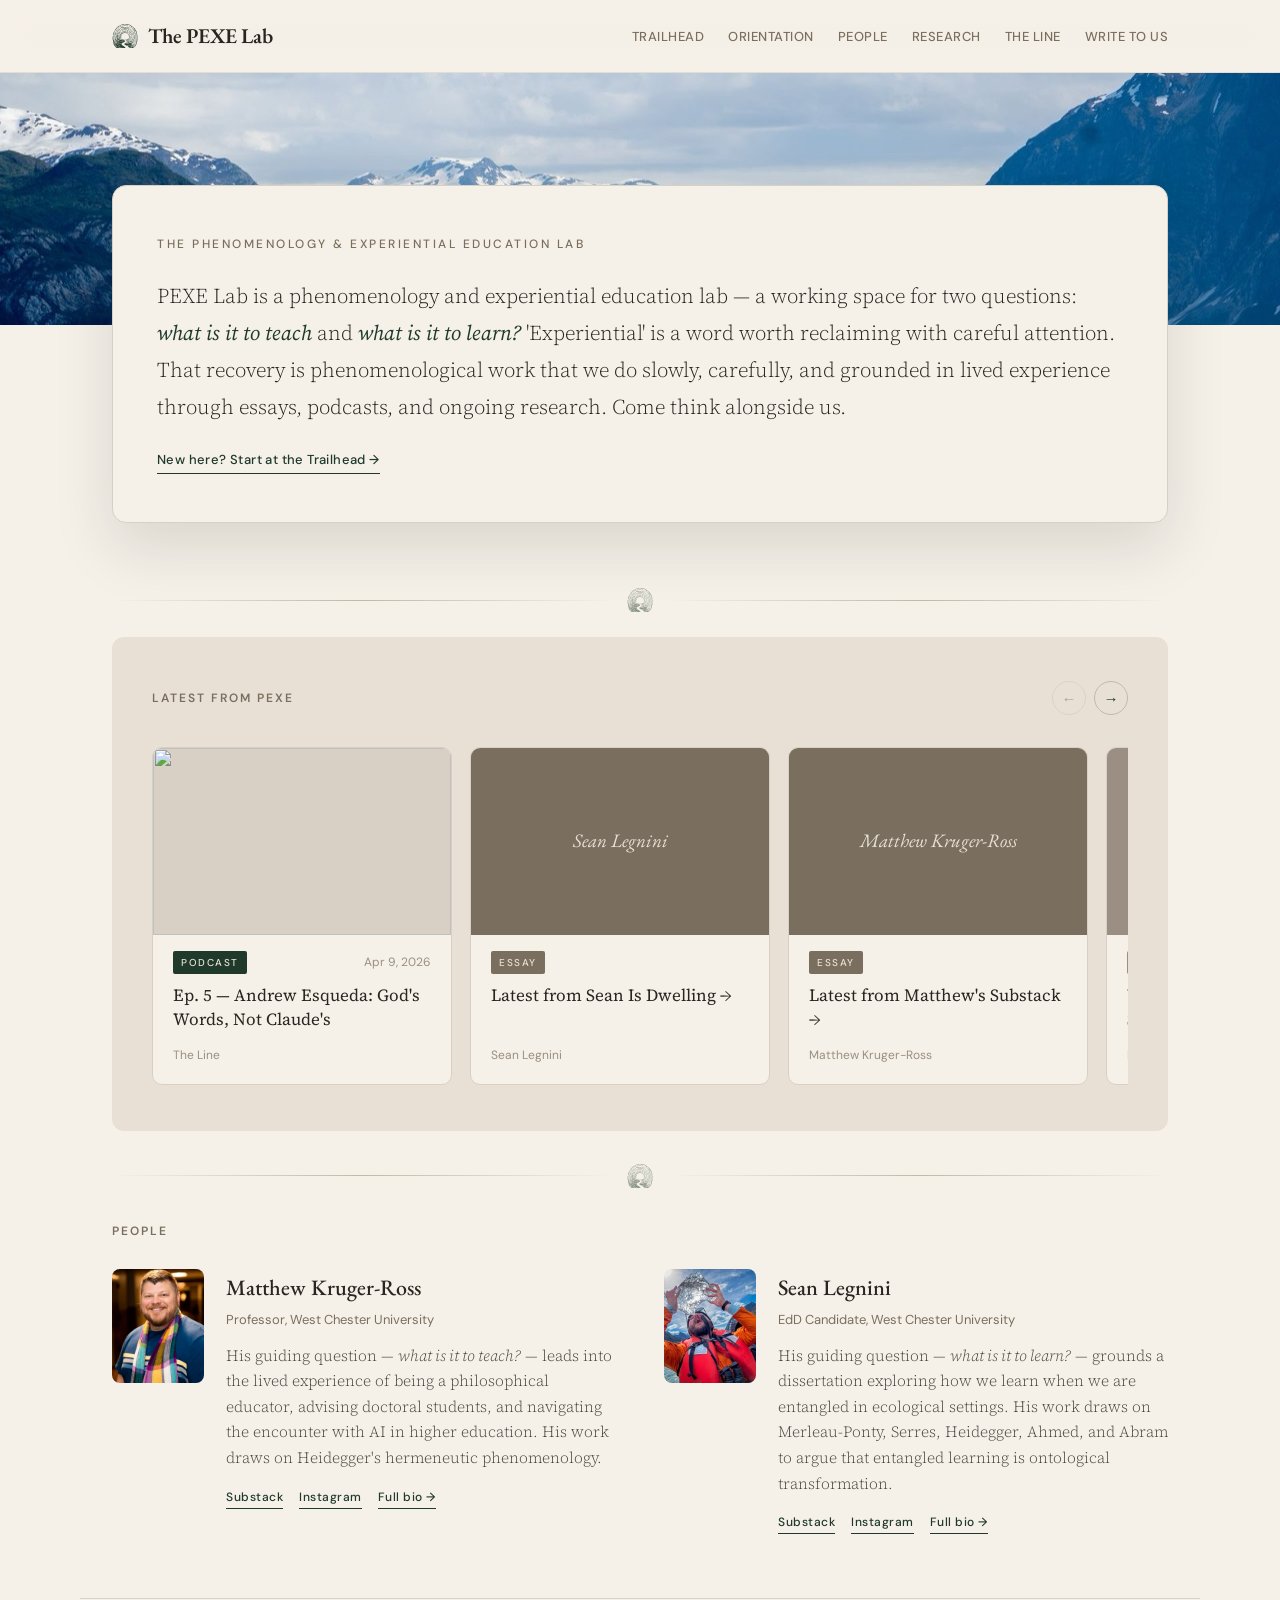
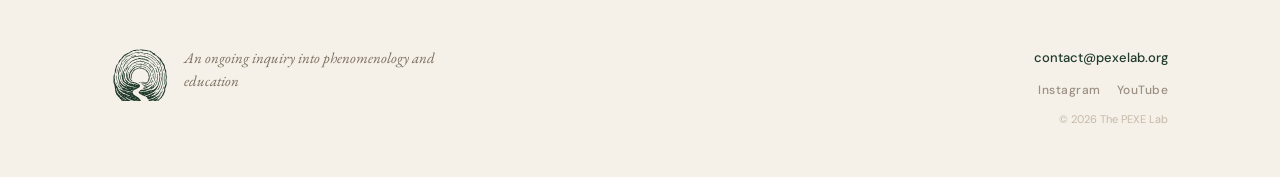
==== commit e7178f01: "Adopt brand redesign: new design system, 7 pages, live feed, real photos - Adopt handoff design verb" ====
--- a/index.html
+++ b/index.html
@@ -3,59 +3,67 @@
 <head>
   <meta charset="UTF-8">
   <meta name="viewport" content="width=device-width, initial-scale=1.0">
-  <title>PEXE Lab — The Phenomenology & Experiential Education Lab</title>
-  <meta name="description" content="PEXE Lab is a phenomenology and experiential education lab — a working space for two questions: what is it to teach, and what is it to learn?">
-  <link rel="icon" type="image/png" href="img/Favicon.png">
+  <title>The PEXE Lab — The Phenomenology &amp; Experiential Education Lab</title>
+  <meta name="description" content="The PEXE Lab is a phenomenology and experiential education lab — a working space for two questions: what is it to teach, and what is it to learn?">
+  <link rel="icon" type="image/svg+xml" href="assets/logos/favicon.svg">
   <link rel="stylesheet" href="css/style.css">
 </head>
 <body>
 
   <!-- Navigation -->
   <nav class="site-nav">
-    <a href="index.html" class="site-nav__title">PEXE Lab</a>
+    <a href="index.html" class="site-nav__title"><img src="assets/logos/favicon.svg" alt="">The PEXE Lab</a>
     <input type="checkbox" id="nav-toggle" class="nav-toggle">
     <label for="nav-toggle" class="nav-toggle-label">Menu</label>
     <ul class="site-nav__links">
+      <li><a href="trailhead.html">Trailhead</a></li>
       <li><a href="orientation.html">Orientation</a></li>
       <li><a href="people.html">People</a></li>
       <li><a href="research.html">Research</a></li>
       <li><a href="the-line.html">The Line</a></li>
+      <li><a href="write-to-us.html">Write to Us</a></li>
     </ul>
   </nav>
 
-  <!-- Hero + Opening Stanza -->
-  <section class="hero">
-    <div class="hero__inner">
-      <header class="stanza">
-        <p class="stanza__label">The Phenomenology &amp; Experiential Education Lab</p>
-        <p class="stanza__text">
-          PEXE Lab is a phenomenology and experiential education lab — a working space for two questions: <em>what is it to teach,</em> and <em>what is it to learn?</em> "Experiential" is a word worth reclaiming. It's been thinned to a shorthand for field trips and hands-on activities; we think experience itself deserves more careful attention than that, and recovering what it can mean is part of the work. That recovery is phenomenological work — slow, careful, grounded in lived experience — and we're doing it in public, through essays, a podcast, and ongoing research. Come think alongside us.
-        </p>
-      </header>
-    </div>
+  <!-- Hero — full-bleed photo, stanza cutting into it -->
+  <img class="hero__photo"
+       src="img/hero-1280.jpg"
+       srcset="img/hero-800.jpg 800w, img/hero-1280.jpg 1280w, img/hero-1920.jpg 1920w"
+       sizes="100vw"
+       width="1920" height="1280"
+       fetchpriority="high"
+       alt="Snow-streaked mountains opening onto still water in an Alaskan fjord, under a wide, clouded sky"
+       style="display:block; width:100%; max-width:none; height:28vh; min-height:0; object-fit:cover; border-radius:0; margin-top:73px;">
+  <section class="hero" data-screen-label="Home" style="padding-top:0;">
+    <header class="hero__stanza" style="max-width:none; margin-left:0;">
+      <p class="stanza__label">The Phenomenology &amp; Experiential Education Lab</p>
+      <p class="stanza__text">
+        PEXE Lab is a phenomenology and experiential education lab — a working space for two questions: <em>what is it to teach</em> and <em>what is it to learn?</em> 'Experiential' is a word worth reclaiming with careful attention. That recovery is phenomenological work that we do slowly, carefully, and grounded in lived experience through essays, podcasts, and ongoing research. Come think alongside us.
+      </p>
+      <a href="trailhead.html" class="stanza__cta">New here? Start at the Trailhead →</a>
+    </header>
   </section>
 
-  <div class="divider"></div>
+  <div class="topo-divider" style="margin-top:64px"><img src="assets/logos/favicon.svg" alt=""></div>
 
   <!-- Latest from PEXE (RSS Feed) -->
   <section class="feed">
     <div class="feed__frame">
       <div class="feed__header">
         <h2 class="section-label">Latest from PEXE</h2>
-        <div class="feed__nav" id="feed-nav" hidden>
+        <div class="feed__nav" id="feed-nav">
           <button type="button" data-dir="prev" aria-label="Scroll to previous items">&#8592;</button>
           <button type="button" data-dir="next" aria-label="Scroll to more items">&#8594;</button>
         </div>
       </div>
-      <div id="feed-container">
-        <p class="feed-loading">Loading latest from PEXE…</p>
-      </div>
+      <!-- js/feed.js populates this container with RSS items (Substacks + podcast). -->
+      <div id="feed-container"></div>
     </div>
   </section>
 
-  <div class="divider"></div>
+  <div class="topo-divider"><img src="assets/logos/favicon.svg" alt=""></div>
 
-  <!-- People (compact homepage version) -->
+  <!-- People (compact homepage capsules) -->
   <section class="people-grid">
     <div class="people-grid__header">
       <h2 class="section-label">People</h2>
@@ -63,30 +71,49 @@
 
     <!-- Matthew -->
     <div class="person-card">
-      <h3 class="person-card__name">Matthew Kruger-Ross</h3>
-      <p class="person-card__role">Professor, West Chester University</p>
-      <p class="person-card__bio">
-        His guiding question — <em>what is it to teach?</em> — leads into the lived experience of being a philosophical educator, advising doctoral students, and navigating the encounter with AI in higher education. His work draws on Heidegger's hermeneutic phenomenology.
-      </p>
-      <div class="person-card__links">
-        <a href="https://matthewkr.substack.com" class="person-card__link" target="_blank">Substack</a>
-        <a href="https://www.instagram.com/mjkrugerross/" class="person-card__link" target="_blank">Instagram</a>
-        <!-- UPDATE: Add Matthew's CV link when available -->
-        <a href="people.html" class="person-card__link">Full bio →</a>
+      <div class="person-card__photo">
+        <img src="img/matthew-240.jpg"
+             srcset="img/matthew-240.jpg 240w, img/matthew-600.jpg 600w"
+             sizes="92px"
+             width="240" height="360"
+             loading="lazy"
+             alt="Matthew Kruger-Ross, smiling in a colorful plaid scarf">
+      </div>
+      <div class="person-card__body">
+        <h3 class="person-card__name">Matthew Kruger-Ross</h3>
+        <p class="person-card__role">Professor, West Chester University</p>
+        <p class="person-card__bio">
+          His guiding question — <em>what is it to teach?</em> — leads into the lived experience of being a philosophical educator, advising doctoral students, and navigating the encounter with AI in higher education. His work draws on Heidegger's hermeneutic phenomenology.
+        </p>
+        <div class="person-card__links">
+          <a href="https://matthewkr.substack.com" class="person-card__link" target="_blank" rel="noopener">Substack</a>
+          <a href="https://www.instagram.com/mjkrugerross/" class="person-card__link" target="_blank" rel="noopener">Instagram</a>
+          <a href="people.html" class="person-card__link">Full bio →</a>
+        </div>
       </div>
     </div>
 
     <!-- Sean -->
     <div class="person-card">
-      <h3 class="person-card__name">Sean Legnini</h3>
-      <p class="person-card__role">EdD Candidate, West Chester University</p>
-      <p class="person-card__bio">
-        His guiding question — <em>what is it to learn?</em> — grounds a dissertation on learning as dwelling, drawing on Merleau-Ponty, Heidegger, Casey, and Abram to argue that placed, embodied learning is ontological transformation.
-      </p>
-      <div class="person-card__links">
-        <a href="https://seanisdwelling.substack.com" class="person-card__link" target="_blank">Substack</a>
-        <a href="https://www.instagram.com/seanisdwelling/" class="person-card__link" target="_blank">Instagram</a>
-        <a href="people.html" class="person-card__link">Full bio →</a>
+      <div class="person-card__photo">
+        <img src="img/sean-240.jpg"
+             srcset="img/sean-240.jpg 240w, img/sean-600.jpg 600w"
+             sizes="92px"
+             width="240" height="180"
+             loading="lazy"
+             alt="Sean Legnini on a boat in Alaska, holding a piece of glacier ice overhead">
+      </div>
+      <div class="person-card__body">
+        <h3 class="person-card__name">Sean Legnini</h3>
+        <p class="person-card__role">EdD Candidate, West Chester University</p>
+        <p class="person-card__bio">
+          His guiding question — <em>what is it to learn?</em> — grounds a dissertation exploring how we learn when we are entangled in ecological settings. His work draws on Merleau-Ponty, Serres, Heidegger, Ahmed, and Abram to argue that entangled learning is ontological transformation.
+        </p>
+        <div class="person-card__links">
+          <a href="https://seanisdwelling.substack.com" class="person-card__link" target="_blank" rel="noopener">Substack</a>
+          <a href="https://www.instagram.com/seanisdwelling/" class="person-card__link" target="_blank" rel="noopener">Instagram</a>
+          <a href="people.html" class="person-card__link">Full bio →</a>
+        </div>
       </div>
     </div>
   </section>
@@ -94,22 +121,19 @@
   <!-- Footer -->
   <footer class="site-footer">
     <div class="site-footer__left">
-      <img src="img/pexe-logo.png?v=2" alt="PEXE Lab" class="site-footer__logo">
-      <p class="site-footer__brand-sub">
-        <em>An ongoing inquiry into phenomenology and education</em>
-      </p>
+      <img src="assets/logos/favicon.svg" alt="The PEXE Lab" class="site-footer__logo">
+      <p class="site-footer__brand-sub">An ongoing inquiry into phenomenology and education</p>
     </div>
     <div class="site-footer__right">
       <a href="mailto:contact@pexelab.org" class="site-footer__contact">contact@pexelab.org</a>
       <div class="site-footer__social">
-        <a href="https://www.instagram.com/seanisdwelling/" target="_blank">Instagram (Sean)</a>
-        <a href="https://www.instagram.com/mjkrugerross/" target="_blank">Instagram (Matthew)</a>
-        <a href="https://www.youtube.com/@ThePEXELab" target="_blank">YouTube</a>
+        <a href="https://www.instagram.com/ThePEXELab/" target="_blank" rel="noopener">Instagram</a>
+        <a href="https://www.youtube.com/@ThePEXELab" target="_blank" rel="noopener">YouTube</a>
       </div>
-      <p class="site-footer__copy">© 2026 PEXE Lab</p>
+      <p class="site-footer__copy">© 2026 The PEXE Lab</p>
     </div>
   </footer>
 
-  <script src="js/feed.js?v=5"></script>
+  <script src="js/feed.js?v=6"></script>
 </body>
 </html>
--- a/css/style.css
+++ b/css/style.css
@@ -1,30 +1,42 @@
-/* ========================================
-   PEXE Lab — Stylesheet
-   Earthy, editorial, terrain-inspired
-   ======================================== */
-
-/* Fonts */
-@import url('https://fonts.googleapis.com/css2?family=Fraunces:ital,opsz,wght@0,9..144,300;0,9..144,400;0,9..144,600;1,9..144,300;1,9..144,400&family=Source+Serif+4:ital,opsz,wght@0,8..60,300;0,8..60,400;0,8..60,600;1,8..60,300;1,8..60,400&family=DM+Sans:wght@400;500;600&display=swap');
-
-/* Palette */
+/* ========================================================
+   The PEXE Lab — Stylesheet
+   Earthy, editorial, terrain-inspired. Visual System v1.
+   Display: EB Garamond · Body: Source Serif 4 · Labels: DM Sans
+   ======================================================== */
+
+@import url('https://fonts.googleapis.com/css2?family=EB+Garamond:ital,wght@0,400;0,500;0,600;1,400;1,500&family=Source+Serif+4:ital,opsz,wght@0,8..60,300;0,8..60,400;0,8..60,600;1,8..60,300;1,8..60,400&family=DM+Sans:wght@400;500;600&display=swap');
+
 :root {
-  --stone: #F5F0E8;
-  --linen: #D8D0C4;
-  --sand: #C4B9A8;
-  --forest: #2D4A3E;
-  --umber: #7A6F5F;
-  --driftwood: #9A8F82;
+  /* Ground & neutrals */
+  --stone:    #F5F0E8;
+  --paper:    #F3F1EA;
+  --cream:    #E8E0D4;
+  --linen:    #D8D0C4;
+  --sand:     #C4B9A8;
+  /* Green */
+  --forest:      #1F3A2B;
+  --forest-deep: #16291E;
+  --moss:        #2D4A3E;
+  /* Earth + text */
+  --umber:    #7A6F5F;
+  --driftwood:#9A8F82;
   --charcoal: #2A2520;
-  --cream: #E8E0D4;
+  --body:     #4a4440;
+  --clay:     #9C6F45;
+  --clay-deep:#80582F;
+
   --max-width: 1120px;
   --text-width: 720px;
-}
-
-/* Reset */
+
+  --display: 'EB Garamond', Georgia, serif;
+  --serif: 'Source Serif 4', Georgia, serif;
+  --sans: 'DM Sans', system-ui, sans-serif;
+}
+
 *, *::before, *::after { box-sizing: border-box; margin: 0; padding: 0; }
 
 body {
-  font-family: 'Source Serif 4', Georgia, serif;
+  font-family: var(--serif);
   background: var(--stone);
   color: var(--charcoal);
   line-height: 1.7;
@@ -32,61 +44,55 @@
   -webkit-font-smoothing: antialiased;
 }
 
-a {
-  color: var(--forest);
-  text-decoration: none;
-  transition: color 0.2s ease;
-}
+a { color: var(--forest); text-decoration: none; transition: color 0.2s ease; }
 a:hover { color: var(--charcoal); }
 
 img { max-width: 100%; display: block; }
 
-/* ========================================
+em { font-style: italic; }
+
+/* ========================================================
    Navigation
-   ======================================== */
+   ======================================================== */
 .site-nav {
   position: fixed;
-  top: 0;
-  left: 0;
-  right: 0;
-  z-index: 10;
-  padding: 22px max(32px, calc((100vw - var(--max-width)) / 2 + 32px));
+  top: 0; left: 0; right: 0;
+  z-index: 20;
+  padding: 18px max(32px, calc((100vw - var(--max-width)) / 2 + 32px));
   display: flex;
   justify-content: space-between;
-  align-items: baseline;
-  background: rgba(245, 240, 232, 0.72);
+  align-items: center;
+  background: rgba(245, 240, 232, 0.78);
   backdrop-filter: saturate(140%) blur(12px);
   -webkit-backdrop-filter: saturate(140%) blur(12px);
-  border-bottom: 1px solid rgba(216, 208, 196, 0.5);
+  border-bottom: 1px solid rgba(216, 208, 196, 0.6);
 }
 
 .site-nav__title {
-  font-family: 'Fraunces', serif;
-  font-size: 20px;
+  display: flex;
+  align-items: center;
+  gap: 10px;
+  font-family: var(--display);
+  font-size: 21px;
   font-weight: 600;
   color: var(--charcoal);
-  text-decoration: none;
-  letter-spacing: -0.3px;
-}
+  letter-spacing: -0.2px;
+  white-space: nowrap;
+}
+.site-nav__title img { width: 26px; height: 26px; }
 .site-nav__title:hover { color: var(--forest); }
 
-.site-nav__links {
-  display: flex;
-  gap: 32px;
-  list-style: none;
-}
-
+.site-nav__links { display: flex; gap: 24px; list-style: none; }
 .site-nav__links a {
-  font-family: 'DM Sans', sans-serif;
+  font-family: var(--sans);
   font-size: 13px;
   font-weight: 500;
   letter-spacing: 0.5px;
   color: var(--umber);
   text-transform: uppercase;
-  text-decoration: none;
-  transition: color 0.2s ease;
-}
-.site-nav__links a:hover { color: var(--forest); }
+  white-space: nowrap;
+}
+.site-nav__links a:hover,
 .site-nav__links a.active { color: var(--forest); }
 
 /* Mobile nav */
@@ -94,15 +100,14 @@
 .nav-toggle-label {
   display: none;
   cursor: pointer;
-  font-family: 'DM Sans', sans-serif;
+  font-family: var(--sans);
   font-size: 13px;
   font-weight: 500;
   letter-spacing: 0.5px;
   text-transform: uppercase;
   color: var(--umber);
 }
-
-@media (max-width: 640px) {
+@media (max-width: 760px) {
   .site-nav { flex-wrap: wrap; }
   .nav-toggle-label { display: block; }
   .site-nav__links {
@@ -110,88 +115,82 @@
     flex-direction: column;
     width: 100%;
     gap: 16px;
-    padding-top: 20px;
+    padding-top: 18px;
   }
   .nav-toggle:checked ~ .site-nav__links { display: flex; }
 }
 
-/* ========================================
-   Section Label (LATEST FROM PEXE, PEOPLE, etc.)
-   ======================================== */
-.section-label {
-  font-family: 'DM Sans', sans-serif;
+/* ========================================================
+   Eyebrow / section labels
+   ======================================================== */
+.section-label, .eyebrow {
+  font-family: var(--sans);
   font-size: 12px;
   font-weight: 600;
   letter-spacing: 2px;
   text-transform: uppercase;
   color: var(--umber);
-  margin-bottom: 40px;
-}
-
-/* ========================================
-   Homepage — Hero (full-width background)
-   ======================================== */
+}
+.section-label { margin-bottom: 40px; }
+
+/* ========================================================
+   Homepage — Hero + stanza (cuts into a photo)
+   ======================================================== */
 .hero {
-  width: 100%;
-  position: relative;
-}
-
-.hero::before {
-  content: '';
-  position: absolute;
-  inset: 0;
-  background: url('../img/hero.jpg') center 40% / cover no-repeat;
-  filter: saturate(0.85) brightness(0.95);
-  z-index: 0;
-}
-
-.hero__inner {
+  max-width: var(--max-width);
+  margin: 0 auto;
+  padding: 112px 32px 0;
+}
+.hero__photo { min-height: 56vh; border-radius: 14px; }
+.hero__stanza {
+  background: var(--stone);
+  border: 1px solid var(--linen);
+  border-radius: 14px;
+  padding: 48px 44px;
+  max-width: 640px;
+  margin: -140px 0 0 32px;
   position: relative;
   z-index: 1;
-  max-width: var(--max-width);
-  margin: 0 auto;
-  padding: 160px 32px 64px;
-  min-height: 70vh;
-  display: flex;
-  flex-direction: column;
-  justify-content: flex-end;
-}
-
-/* ========================================
-   Homepage — Stanza
-   ======================================== */
-.stanza {
-  background: var(--stone);
-  border-radius: 12px;
-  padding: 48px 40px;
-}
-
+  box-shadow: 0 24px 60px rgba(42, 37, 32, 0.13);
+}
+.hero__stanza .stanza__label { margin-bottom: 24px; }
 .stanza__label {
-  font-family: 'DM Sans', sans-serif;
+  font-family: var(--sans);
   font-size: 12px;
   font-weight: 500;
   letter-spacing: 2.5px;
   text-transform: uppercase;
   color: var(--umber);
-  margin-bottom: 28px;
-}
-
+}
 .stanza__text {
-  font-family: 'Source Serif 4', Georgia, serif;
+  font-family: var(--serif);
   font-size: 21px;
   line-height: 1.75;
   color: var(--charcoal);
   font-weight: 300;
 }
-
-.stanza__text em {
-  font-style: italic;
-  font-weight: 400;
-}
-
-/* ========================================
-   Divider
-   ======================================== */
+.stanza__text em { font-style: italic; font-weight: 400; color: var(--forest); }
+.stanza__cta {
+  margin-top: 24px;
+  font-family: var(--sans);
+  font-size: 13px;
+  font-weight: 500;
+  letter-spacing: 0.4px;
+  color: var(--forest);
+  display: inline-block;
+  border-bottom: 1px solid var(--forest);
+  padding-bottom: 2px;
+}
+.stanza__cta:hover { color: var(--charcoal); border-color: var(--charcoal); }
+@media (max-width: 640px) {
+  .hero { padding-top: 96px; }
+  .hero__stanza { margin: -80px 12px 0; padding: 32px 26px; }
+  .stanza__text { font-size: 19px; }
+}
+
+/* ========================================================
+   Divider (+ terrain mark)
+   ======================================================== */
 .divider {
   max-width: var(--max-width);
   margin: 0 auto;
@@ -203,594 +202,371 @@
   height: 1px;
   background: linear-gradient(to right, var(--sand), transparent);
 }
-
-/* ========================================
-   Homepage — Feed
-   ======================================== */
-.feed {
+.topo-divider {
   max-width: var(--max-width);
   margin: 0 auto;
-  padding: 24px 32px 32px;
-}
-
-.feed__frame {
-  background: var(--cream);
-  border-radius: 12px;
-  padding: 44px 40px 40px;
-}
-
-.feed__header {
+  padding: 0 32px;
   display: flex;
-  justify-content: space-between;
   align-items: center;
-  margin-bottom: 32px;
-}
-.feed__header .section-label { margin-bottom: 0; }
-
-.feed__nav { display: flex; gap: 8px; }
-.feed__nav button {
-  width: 34px;
-  height: 34px;
-  border-radius: 50%;
-  border: 1px solid var(--sand);
-  background: transparent;
+  gap: 18px;
+}
+.topo-divider::before, .topo-divider::after {
+  content: '';
+  flex: 1;
+  height: 1px;
+  background: linear-gradient(to right, transparent, var(--sand), transparent);
+}
+.topo-divider img { width: 26px; opacity: 0.5; }
+
+/* ========================================================
+   Buttons & link styles
+   ======================================================== */
+.btn {
+  font-family: var(--sans);
+  font-size: 13px;
+  font-weight: 500;
+  letter-spacing: 0.5px;
+  padding: 11px 22px;
+  border-radius: 3px;
+  display: inline-block;
+  transition: background 0.2s, color 0.2s, border-color 0.2s;
+}
+.btn--solid { background: var(--forest); color: var(--stone); }
+.btn--solid:hover { background: var(--forest-deep); color: var(--stone); }
+.btn--ghost { background: transparent; color: var(--forest); border: 1px solid var(--forest); }
+.btn--ghost:hover { background: var(--forest); color: var(--stone); }
+.link-arrow {
+  font-family: var(--sans);
+  font-size: 13px;
+  font-weight: 500;
   color: var(--forest);
-  font-size: 15px;
-  line-height: 1;
-  cursor: pointer;
-  transition: background 0.2s ease, color 0.2s ease, border-color 0.2s ease, opacity 0.2s ease;
-}
-.feed__nav button:hover:not(:disabled) {
-  background: var(--forest);
-  border-color: var(--forest);
-  color: var(--cream);
-}
-.feed__nav button:disabled { opacity: 0.35; cursor: default; }
-
-.feed-carousel__track {
-  display: flex;
-  gap: 18px;
-  overflow-x: auto;
-  scroll-snap-type: x proximity;
-  padding-bottom: 6px;
-  scrollbar-width: none;
-}
-.feed-carousel__track::-webkit-scrollbar { display: none; }
-
-.feed-card {
-  flex: 0 0 300px;
-  scroll-snap-align: start;
-  display: flex;
-  flex-direction: column;
-  background: var(--stone);
+  border-bottom: 1px solid var(--forest);
+  padding-bottom: 1px;
+  white-space: nowrap;
+}
+.link-arrow:hover { color: var(--charcoal); border-color: var(--charcoal); }
+
+/* ========================================================
+   Photograph slot (placeholder for Sean's landscape work)
+   ======================================================== */
+.photo-slot {
+  position: relative;
+  background:
+    repeating-linear-gradient(135deg, rgba(122,111,95,0.10) 0 1px, transparent 1px 11px),
+    var(--cream);
   border: 1px solid var(--linen);
-  border-radius: 10px;
-  overflow: hidden;
-  text-decoration: none;
-  color: inherit;
-  transition: transform 0.25s ease, box-shadow 0.25s ease;
-}
-.feed-card:hover {
-  transform: translateY(-4px);
-  box-shadow: 0 10px 24px rgba(42, 37, 32, 0.10);
-}
-
-.feed-card__media {
-  aspect-ratio: 16 / 10;
-  background: var(--linen);
-  flex-shrink: 0;
-  position: relative;
-  overflow: hidden;
-}
-.feed-card__media img {
-  position: absolute;
-  inset: 0;
-  width: 100%;
-  height: 100%;
-  object-fit: cover;
-}
-.feed-card__media--placeholder {
+  border-radius: 8px;
   display: flex;
   align-items: center;
   justify-content: center;
-}
+  min-height: 260px;
+}
+.photo-slot__tag {
+  font-family: ui-monospace, 'SF Mono', monospace;
+  font-size: 12.5px;
+  color: var(--umber);
+  background: rgba(245,240,232,0.85);
+  padding: 8px 14px;
+  border-radius: 4px;
+  text-align: center;
+  line-height: 1.5;
+}
+.photo-cap {
+  font-family: var(--display);
+  font-style: italic;
+  font-size: 15px;
+  color: var(--umber);
+  margin-top: 12px;
+}
+
+/* ========================================================
+   Homepage — Feed (RSS)
+   ======================================================== */
+.feed { max-width: var(--max-width); margin: 0 auto; padding: 24px 32px 32px; }
+.feed__frame { background: var(--cream); border-radius: 12px; padding: 44px 40px 40px; }
+.feed__header { display: flex; justify-content: space-between; align-items: center; margin-bottom: 32px; }
+.feed__header .section-label { margin-bottom: 0; }
+.feed__nav { display: flex; gap: 8px; }
+.feed__nav button {
+  width: 34px; height: 34px; border-radius: 50%;
+  border: 1px solid var(--sand); background: transparent; color: var(--forest);
+  font-size: 15px; line-height: 1; cursor: pointer;
+  transition: background 0.2s, color 0.2s, border-color 0.2s, opacity 0.2s;
+}
+.feed__nav button:hover:not(:disabled) { background: var(--forest); border-color: var(--forest); color: var(--cream); }
+.feed__nav button:disabled { opacity: 0.35; cursor: default; }
+.feed-carousel__track {
+  display: flex; gap: 18px; overflow-x: auto;
+  scroll-snap-type: x proximity; padding-bottom: 6px; scrollbar-width: none;
+}
+.feed-carousel__track::-webkit-scrollbar { display: none; }
+.feed-card {
+  flex: 0 0 300px; scroll-snap-align: start;
+  display: flex; flex-direction: column;
+  background: var(--stone); border: 1px solid var(--linen); border-radius: 10px;
+  overflow: hidden; color: inherit;
+  transition: transform 0.25s ease, box-shadow 0.25s ease;
+}
+.feed-card:hover { transform: translateY(-4px); box-shadow: 0 10px 24px rgba(42, 37, 32, 0.10); }
+.feed-card__media { aspect-ratio: 16 / 10; background: var(--linen); flex-shrink: 0; position: relative; overflow: hidden; }
+.feed-card__media img { position: absolute; inset: 0; width: 100%; height: 100%; object-fit: cover; }
+.feed-card__media--placeholder { display: flex; align-items: center; justify-content: center; }
 .feed-card__media--podcast { background: var(--forest); }
 .feed-card__media--essay { background: var(--umber); }
 .feed-card__media--roundup { background: var(--driftwood); }
-.feed-card__media--placeholder span {
-  font-family: 'Fraunces', serif;
-  font-style: italic;
-  font-size: 19px;
-  color: var(--cream);
-  padding: 0 24px;
-  text-align: center;
-}
-
-.feed-card__body {
-  display: flex;
-  flex-direction: column;
-  flex: 1;
-  padding: 16px 20px 18px;
-}
-
-.feed-card__meta {
-  display: flex;
-  align-items: baseline;
-  justify-content: space-between;
-  gap: 12px;
-  margin-bottom: 10px;
-}
-
+.feed-card__media--placeholder span { font-family: var(--display); font-style: italic; font-size: 19px; color: var(--cream); padding: 0 24px; text-align: center; }
+.feed-card__body { display: flex; flex-direction: column; flex: 1; padding: 16px 20px 18px; }
+.feed-card__meta { display: flex; align-items: baseline; justify-content: space-between; gap: 12px; margin-bottom: 10px; }
 .feed-card__badge {
-  display: inline-block;
-  font-family: 'DM Sans', sans-serif;
-  font-size: 10px;
-  letter-spacing: 1.5px;
-  font-weight: 500;
-  padding: 3px 8px;
-  border-radius: 2px;
-  color: var(--cream);
+  display: inline-block; font-family: var(--sans); font-size: 10px;
+  letter-spacing: 1.5px; font-weight: 500; padding: 3px 8px; border-radius: 2px; color: var(--cream);
 }
 .feed-card__badge--podcast { background: var(--forest); }
 .feed-card__badge--essay { background: var(--umber); }
 .feed-card__badge--roundup { background: var(--driftwood); }
-
-.feed-card__date {
-  font-family: 'DM Sans', sans-serif;
-  font-size: 12px;
-  color: var(--driftwood);
-  white-space: nowrap;
-}
-
+.feed-card__date { font-family: var(--sans); font-size: 12px; color: var(--driftwood); white-space: nowrap; }
 .feed-card__title {
-  font-family: 'Source Serif 4', Georgia, serif;
-  font-size: 17px;
-  font-weight: 400;
-  color: var(--charcoal);
-  line-height: 1.4;
-  transition: color 0.2s ease;
-  display: -webkit-box;
-  -webkit-line-clamp: 3;
-  line-clamp: 3;
-  -webkit-box-orient: vertical;
-  overflow: hidden;
+  font-family: var(--serif); font-size: 17px; font-weight: 400; color: var(--charcoal); line-height: 1.4;
+  transition: color 0.2s ease; display: -webkit-box; -webkit-line-clamp: 3; line-clamp: 3; -webkit-box-orient: vertical; overflow: hidden;
 }
 .feed-card:hover .feed-card__title { color: var(--forest); }
-
 .feed-card__description {
-  font-family: 'Source Serif 4', Georgia, serif;
-  font-size: 13.5px;
-  line-height: 1.55;
-  color: var(--umber);
-  margin-top: 8px;
-  display: -webkit-box;
-  -webkit-line-clamp: 2;
-  line-clamp: 2;
-  -webkit-box-orient: vertical;
-  overflow: hidden;
-}
-
-.feed-card__source {
-  font-family: 'DM Sans', sans-serif;
-  font-size: 12px;
-  color: var(--driftwood);
-  margin-top: auto;
-  padding-top: 14px;
-}
-
+  font-family: var(--serif); font-size: 13.5px; line-height: 1.55; color: var(--umber); margin-top: 8px;
+  display: -webkit-box; -webkit-line-clamp: 2; line-clamp: 2; -webkit-box-orient: vertical; overflow: hidden;
+}
+.feed-card__source { font-family: var(--sans); font-size: 12px; color: var(--driftwood); margin-top: auto; padding-top: 14px; }
+.feed-loading { font-family: var(--sans); font-size: 13px; color: var(--driftwood); padding: 24px 0; }
 @media (max-width: 640px) {
   .feed__nav { display: none; }
   .feed__frame { padding: 32px 20px 28px; }
   .feed-card { flex-basis: 240px; }
 }
 
-.feed-loading {
-  font-family: 'DM Sans', sans-serif;
-  font-size: 13px;
-  color: var(--driftwood);
-  padding: 24px 0;
-}
-
-/* ========================================
-   Homepage — People (compact)
-   ======================================== */
+/* ========================================================
+   Homepage — People (compact capsules, with portrait)
+   ======================================================== */
 .people-grid {
-  max-width: var(--max-width);
-  margin: 0 auto;
-  padding: 32px 32px 64px;
-  display: grid;
-  grid-template-columns: 1fr 1fr;
-  gap: 28px 48px;
-}
-
-.people-grid__header .section-label {
-  margin-bottom: 0;
-}
-
-@media (max-width: 640px) {
-  .people-grid { grid-template-columns: 1fr; }
-}
-
-.people-grid__header {
-  grid-column: 1 / -1;
-}
-
-.person-card__name {
-  font-family: 'Fraunces', serif;
-  font-size: 22px;
-  font-weight: 400;
-  margin-bottom: 4px;
-}
-
-.person-card__role {
-  font-family: 'DM Sans', sans-serif;
-  font-size: 13px;
-  color: var(--umber);
-  margin-bottom: 16px;
-  line-height: 1.4;
-}
-
-.person-card__bio {
-  font-size: 16px;
-  line-height: 1.65;
-  color: #4a4440;
-  font-weight: 300;
-  margin-bottom: 16px;
-}
-
-.person-card__links {
-  display: flex;
-  gap: 16px;
-  flex-wrap: wrap;
-}
-
+  max-width: var(--max-width); margin: 0 auto; padding: 32px 32px 64px;
+  display: grid; grid-template-columns: 1fr 1fr; gap: 28px 48px;
+}
+.people-grid__header { grid-column: 1 / -1; }
+.people-grid__header .section-label { margin-bottom: 0; }
+@media (max-width: 640px) { .people-grid { grid-template-columns: 1fr; } }
+
+.person-card { display: flex; gap: 22px; align-items: flex-start; }
+.person-card__photo { flex: 0 0 92px; }
+.person-card__photo .photo-slot,
+.person-card__photo img { width: 92px; height: 114px; min-height: 0; border-radius: 8px; object-fit: cover; }
+.person-card__photo .photo-slot__tag { font-size: 10px; padding: 5px 8px; }
+.person-card__body { flex: 1; }
+.person-card__name { font-family: var(--display); font-size: 22px; font-weight: 500; margin-bottom: 4px; }
+.person-card__role { font-family: var(--sans); font-size: 13px; color: var(--umber); margin-bottom: 14px; line-height: 1.4; }
+.person-card__bio { font-size: 15.5px; line-height: 1.65; color: var(--body); font-weight: 300; margin-bottom: 16px; }
+.person-card__links { display: flex; gap: 16px; flex-wrap: wrap; }
 .person-card__link {
-  font-family: 'DM Sans', sans-serif;
-  font-size: 12px;
-  color: var(--forest);
-  font-weight: 500;
-  letter-spacing: 0.5px;
-  border-bottom: 1px solid var(--forest);
-  padding-bottom: 1px;
+  font-family: var(--sans); font-size: 12px; color: var(--forest); font-weight: 500;
+  letter-spacing: 0.5px; border-bottom: 1px solid var(--forest); padding-bottom: 1px;
 }
 .person-card__link:hover { color: var(--charcoal); border-color: var(--charcoal); }
-
-/* ========================================
+.person-card__link { white-space: nowrap; }
+@media (max-width: 480px) { .person-card { flex-direction: column; } }
+
+/* ========================================================
    Footer
-   ======================================== */
+   ======================================================== */
 .site-footer {
-  max-width: var(--max-width);
-  margin: 0 auto;
-  padding: 48px 32px;
+  max-width: var(--max-width); margin: 0 auto; padding: 48px 32px;
   border-top: 1px solid var(--linen);
-  display: flex;
-  justify-content: space-between;
-  align-items: flex-start;
-  flex-wrap: wrap;
-  gap: 24px;
-}
-
-.site-footer__logo {
-  width: 200px;
-  margin-bottom: 16px;
-}
-
-.site-footer__brand-name {
-  font-family: 'Fraunces', serif;
-  font-size: 16px;
-  font-weight: 400;
-  margin-bottom: 8px;
-}
-
-.site-footer__brand-sub {
-  font-family: 'DM Sans', sans-serif;
-  font-size: 12px;
-  color: var(--driftwood);
-  line-height: 1.5;
-}
-
-.site-footer__right {
-  text-align: right;
-  display: flex;
-  flex-direction: column;
-  align-items: flex-end;
-  gap: 8px;
-}
-
-.site-footer__contact {
-  font-family: 'DM Sans', sans-serif;
-  font-size: 13px;
-  color: var(--forest);
-  font-weight: 500;
-}
-
-.site-footer__social {
-  display: flex;
-  gap: 16px;
-}
-
-.site-footer__social a {
-  font-family: 'DM Sans', sans-serif;
-  font-size: 12px;
-  color: var(--driftwood);
-  font-weight: 500;
-  letter-spacing: 0.5px;
-}
+  display: flex; justify-content: space-between; align-items: flex-start; flex-wrap: wrap; gap: 24px;
+}
+.site-footer__left { display: flex; align-items: flex-start; gap: 16px; }
+.site-footer__logo { width: 56px; }
+.site-footer__brand-sub { font-family: var(--display); font-style: italic; font-size: 15px; color: var(--umber); line-height: 1.5; max-width: 260px; }
+.site-footer__right { text-align: right; display: flex; flex-direction: column; align-items: flex-end; gap: 10px; }
+.site-footer__contact { font-family: var(--sans); font-size: 13px; color: var(--forest); font-weight: 500; }
+.site-footer__social { display: flex; gap: 16px; }
+.site-footer__social a { font-family: var(--sans); font-size: 12px; color: var(--driftwood); font-weight: 500; letter-spacing: 0.5px; }
 .site-footer__social a:hover { color: var(--forest); }
-
-.site-footer__copy {
-  font-family: 'DM Sans', sans-serif;
-  font-size: 11px;
-  color: var(--sand);
-}
-
-/* ========================================
-   Page Content (Orientation, People full, Research, The Line)
-   ======================================== */
-.page-content {
-  max-width: var(--max-width);
-  margin: 0 auto;
-  padding: 160px 32px 48px;
-}
-
+.site-footer__copy { font-family: var(--sans); font-size: 11px; color: var(--sand); }
+@media (max-width: 560px) {
+  .site-footer { flex-direction: column; }
+  .site-footer__right { text-align: left; align-items: flex-start; }
+}
+
+/* ========================================================
+   Page content (Orientation, People, Research, The Line, etc.)
+   ======================================================== */
+.page-content { max-width: var(--max-width); margin: 0 auto; padding: 148px 32px 48px; }
 .page-content__title {
-  font-family: 'Fraunces', serif;
-  font-size: 36px;
-  font-weight: 400;
-  margin-bottom: 12px;
-  letter-spacing: -0.5px;
-}
-
-.page-content__title + .person-full {
-  margin-top: 24px;
-}
-
+  font-family: var(--display); font-size: 44px; font-weight: 500; margin-bottom: 12px; letter-spacing: -0.5px; color: var(--charcoal);
+}
+.page-content__title em { font-style: italic; font-weight: 400; }
 .page-content__subtitle {
-  font-family: 'Source Serif 4', Georgia, serif;
-  font-size: 18px;
-  font-weight: 300;
-  font-style: italic;
-  color: var(--umber);
-  margin-bottom: 20px;
-}
-
-.page-content__body {
-  max-width: var(--text-width);
-}
-
+  font-family: var(--serif); font-size: 18px; font-weight: 300; font-style: italic; color: var(--umber); margin-bottom: 20px;
+}
+.page-content__lede { max-width: var(--text-width); font-size: 20px; line-height: 1.6; font-weight: 300; color: var(--body); margin-bottom: 8px; }
+.page-content__body { max-width: var(--text-width); }
 .page-content__body h2 {
-  font-family: 'Fraunces', serif;
-  font-size: 26px;
-  font-weight: 400;
-  margin-top: 40px;
-  margin-bottom: 20px;
-  letter-spacing: -0.3px;
-}
-
-.page-content__body > h2:first-child,
-.page-content__body > p:first-child + h2 {
-  margin-top: 8px;
-}
-
-.page-content__body h3 {
-  font-family: 'Fraunces', serif;
-  font-size: 20px;
-  font-weight: 400;
-  margin-top: 40px;
-  margin-bottom: 16px;
-}
-
-.page-content__body p {
-  margin-bottom: 20px;
-  line-height: 1.8;
-}
-
-.page-content__body em { font-style: italic; }
+  font-family: var(--display); font-size: 30px; font-weight: 500; margin-top: 44px; margin-bottom: 20px; letter-spacing: -0.3px;
+}
+.page-content__body h2 em { font-style: italic; font-weight: 400; }
+.page-content__body > h2:first-child { margin-top: 8px; }
+.page-content__body h3 { font-family: var(--display); font-size: 22px; font-weight: 500; margin-top: 40px; margin-bottom: 16px; }
+.page-content__body p { margin-bottom: 20px; line-height: 1.8; }
 .page-content__body strong { font-weight: 600; }
 
-/* ========================================
+/* ========================================================
    People page — full bios
-   ======================================== */
-.person-full {
-  display: grid;
-  grid-template-columns: 220px 1fr;
-  gap: 48px;
-  margin-bottom: 56px;
-}
-
-.person-full:last-of-type {
-  margin-bottom: 0;
-}
-
-@media (max-width: 640px) {
-  .person-full {
-    grid-template-columns: 1fr;
-    gap: 24px;
-  }
-}
-
-.person-full__photo {
-  width: 220px;
-  height: 264px;
-  object-fit: cover;
-  border-radius: 4px;
-  filter: grayscale(15%);
-}
-
-.person-full__name {
-  font-family: 'Fraunces', serif;
-  font-size: 28px;
-  font-weight: 400;
-  margin-bottom: 4px;
-}
-
-.person-full__role {
-  font-family: 'DM Sans', sans-serif;
-  font-size: 14px;
-  color: var(--umber);
-  margin-bottom: 20px;
-}
-
-.person-full__bio p {
-  font-size: 16px;
-  line-height: 1.75;
-  margin-bottom: 16px;
-  color: #4a4440;
-}
-
-.person-full__links {
-  display: flex;
-  gap: 16px;
-  flex-wrap: wrap;
-  margin-top: 20px;
-}
-
-/* ========================================
+   ======================================================== */
+.person-full { display: grid; grid-template-columns: 220px 1fr; gap: 48px; margin-bottom: 56px; }
+.person-full:last-of-type { margin-bottom: 0; }
+.person-full__photo { width: 220px; height: 264px; object-fit: cover; border-radius: 6px; filter: grayscale(12%); }
+.person-full__photo.photo-slot { width: 220px; height: 264px; }
+.person-full__name { font-family: var(--display); font-size: 28px; font-weight: 500; margin-bottom: 4px; }
+.person-full__role { font-family: var(--sans); font-size: 14px; color: var(--umber); margin-bottom: 20px; line-height: 1.5; }
+.person-full__bio p { font-size: 16px; line-height: 1.75; margin-bottom: 16px; color: var(--body); }
+.person-full__links { display: flex; gap: 16px; flex-wrap: wrap; margin-top: 20px; }
+@media (max-width: 640px) { .person-full { grid-template-columns: 1fr; gap: 24px; } .person-full__photo, .person-full__photo.photo-slot { width: 100%; max-width: 280px; } }
+
+/* ========================================================
    Research page
-   ======================================== */
-.research-section { margin-bottom: 56px; }
-
-.research-item {
-  padding: 16px 0;
-  border-bottom: 1px solid var(--linen);
-}
-.research-item:first-child { border-top: 1px solid var(--linen); }
-
-.research-item__title {
-  font-family: 'Source Serif 4', Georgia, serif;
-  font-size: 17px;
-  font-weight: 400;
-  margin-bottom: 6px;
-}
-
-.research-item__description {
-  font-size: 15px;
-  color: var(--umber);
-  line-height: 1.6;
-}
-
-.research-item__status {
-  font-family: 'DM Sans', sans-serif;
-  font-size: 11px;
-  font-weight: 500;
-  letter-spacing: 1px;
-  text-transform: uppercase;
-  color: var(--forest);
-  margin-top: 6px;
-  display: inline-block;
-}
-
-.publication-item {
-  padding: 12px 0;
-  font-size: 16px;
-  line-height: 1.7;
-  border-bottom: 1px solid var(--linen);
-}
-.publication-item:first-child { border-top: 1px solid var(--linen); }
-
-.conference-item {
-  padding: 12px 0;
-  border-bottom: 1px solid var(--linen);
-}
-.conference-item:first-child { border-top: 1px solid var(--linen); }
-
-.conference-item__event {
-  font-family: 'DM Sans', sans-serif;
-  font-size: 12px;
-  font-weight: 600;
-  color: var(--umber);
-  letter-spacing: 0.5px;
-  text-transform: uppercase;
-}
-
-.conference-item__title {
-  font-size: 16px;
-  line-height: 1.5;
-  margin-top: 4px;
-}
-
-/* ========================================
+   ======================================================== */
+.research-preamble { max-width: var(--text-width); margin-bottom: 8px; }
+.research-preamble p { font-size: 20px; line-height: 1.65; font-weight: 300; color: var(--charcoal); }
+.research-preamble em { font-style: italic; color: var(--forest); }
+
+.research-section { margin-bottom: 64px; }
+.research-section__head { display: flex; align-items: baseline; gap: 14px; flex-wrap: nowrap; margin-bottom: 8px; }
+.research-section__head .num { font-family: var(--sans); font-size: 12px; font-weight: 600; color: var(--sand); letter-spacing: 1px; flex-shrink: 0; }
+.research-section__title { font-family: var(--display); font-size: 30px; font-weight: 500; letter-spacing: -0.3px; white-space: nowrap; }
+.research-section__title em { font-style: italic; font-weight: 400; }
+.research-section__intro { max-width: var(--text-width); color: var(--umber); font-size: 16px; line-height: 1.6; margin-bottom: 28px; }
+
+.research-item { padding: 22px 0; border-bottom: 1px solid var(--linen); }
+.research-item:first-of-type { border-top: 1px solid var(--linen); }
+.research-item__title { font-family: var(--display); font-size: 22px; font-weight: 500; color: var(--charcoal); margin-bottom: 6px; }
+.research-item__description { font-size: 15.5px; color: var(--umber); line-height: 1.65; max-width: var(--text-width); }
+.research-item__occasion { font-style: italic; color: var(--driftwood); }
+.research-item__foot { display: flex; align-items: center; gap: 16px; margin-top: 12px; flex-wrap: wrap; }
+
+/* tags */
+.tag {
+  display: inline-block; font-family: var(--sans); font-size: 10.5px; font-weight: 600;
+  letter-spacing: 1.2px; text-transform: uppercase; padding: 4px 10px; border-radius: 2px;
+}
+.tag--active { background: var(--forest); color: var(--stone); }
+.tag--dev { background: transparent; color: var(--umber); border: 1px solid var(--sand); }
+.tag--recruit { background: var(--clay); color: #fff; text-decoration: none; transition: background 0.2s; }
+a.tag--recruit:hover { background: var(--clay-deep); color: #fff; }
+
+/* Research — Field & Ground side by side, as occasion cards */
+.research-split { display: grid; grid-template-columns: 1fr 1fr; gap: 0; margin-bottom: 56px; }
+.research-split__col { padding-left: 44px; border-left: 1px solid var(--linen); }
+.research-split__col:first-child { padding-left: 0; padding-right: 44px; border-left: none; }
+.card-stack { display: flex; flex-direction: column; gap: 16px; margin-top: 22px; }
+
+.occasion-card {
+  background: var(--paper); border: 1px solid var(--linen); border-radius: 12px;
+  padding: 22px 24px; display: flex; flex-direction: column; position: relative; overflow: hidden;
+}
+.occasion-card__title { font-family: var(--display); font-size: 21px; font-weight: 500; margin-bottom: 8px; position: relative; }
+.occasion-card__desc { font-size: 14.5px; line-height: 1.6; color: var(--umber); margin-bottom: 12px; position: relative; }
+.occasion-card__occasion { font-family: var(--display); font-style: italic; font-size: 14.5px; color: var(--driftwood); margin-bottom: 16px; position: relative; }
+.occasion-card__foot { margin-top: auto; display: flex; align-items: center; gap: 14px; flex-wrap: wrap; position: relative; }
+.occasion-card--ground { background: var(--stone); }
+.occasion-card--ground .occasion-card__mark { position: absolute; right: -38px; bottom: -38px; width: 140px; opacity: 0.06; pointer-events: none; }
+@media (max-width: 760px) {
+  .research-split { grid-template-columns: 1fr; }
+  .research-split__col, .research-split__col:first-child { padding-left: 0; padding-right: 0; border-left: none; }
+  .research-split__col:last-child { border-top: 1px solid var(--linen); padding-top: 24px; margin-top: 36px; }
+}
+
+/* publications */
+.pub-twocol { columns: 2; column-gap: 48px; }
+.pub-twocol .publication-item { break-inside: avoid; }
+@media (max-width: 640px) { .pub-twocol { columns: 1; } }
+.publication-item { padding: 14px 0; font-size: 16px; line-height: 1.7; border-bottom: 1px solid var(--linen); color: var(--body); }
+.publication-item:first-of-type { border-top: 1px solid var(--linen); }
+.publication-item__year { font-family: var(--sans); font-size: 12px; font-weight: 600; color: var(--driftwood); letter-spacing: 0.5px; }
+.publication-item__title { color: var(--charcoal); }
+.publication-item em { font-style: italic; }
+
+/* ========================================================
    The Line page
-   ======================================== */
-.podcast-hero {
-  max-width: var(--text-width);
-}
-
-.podcast-hero__description {
-  font-size: 18px;
-  line-height: 1.75;
-  font-weight: 300;
-  margin-bottom: 32px;
-}
-
-.podcast-links {
-  display: flex;
-  gap: 20px;
-  flex-wrap: wrap;
-  margin-bottom: 56px;
-}
-
+   ======================================================== */
+.podcast-hero { max-width: var(--text-width); }
+.podcast-hero__description { font-size: 19px; line-height: 1.75; font-weight: 300; margin-bottom: 32px; }
+.podcast-links { display: flex; gap: 16px; flex-wrap: wrap; margin-bottom: 48px; }
 .podcast-link {
-  font-family: 'DM Sans', sans-serif;
-  font-size: 13px;
-  font-weight: 500;
-  letter-spacing: 0.5px;
-  color: var(--stone);
-  background: var(--forest);
-  padding: 10px 20px;
-  border-radius: 3px;
-  transition: background 0.2s ease;
-}
-.podcast-link:hover { background: var(--charcoal); color: var(--stone); }
-
+  font-family: var(--sans); font-size: 13px; font-weight: 500; letter-spacing: 0.5px;
+  color: var(--stone); background: var(--forest); padding: 11px 20px; border-radius: 3px; transition: background 0.2s ease; white-space: nowrap;
+}
+.podcast-link:hover { background: var(--forest-deep); color: var(--stone); }
 .episode-list { margin-top: 20px; }
-
-.episode-item {
-  padding: 20px 0;
-  border-bottom: 1px solid var(--linen);
-}
-.episode-item:first-child { border-top: 1px solid var(--linen); }
-
-.episode-item__number {
-  font-family: 'DM Sans', sans-serif;
-  font-size: 11px;
-  font-weight: 600;
-  color: var(--driftwood);
-  letter-spacing: 1px;
-  text-transform: uppercase;
-  margin-bottom: 4px;
-}
-
-.episode-item__title {
-  font-family: 'Source Serif 4', Georgia, serif;
-  font-size: 18px;
-  font-weight: 400;
-  color: var(--charcoal);
-  transition: color 0.2s ease;
-}
+.episode-item { padding: 20px 0; border-bottom: 1px solid var(--linen); }
+.episode-item:first-of-type { border-top: 1px solid var(--linen); }
+.episode-item__number { font-family: var(--sans); font-size: 11px; font-weight: 600; color: var(--driftwood); letter-spacing: 1px; text-transform: uppercase; margin-bottom: 4px; }
+.episode-item__title { font-family: var(--display); font-size: 21px; font-weight: 500; color: var(--charcoal); transition: color 0.2s ease; }
 .episode-item__title:hover { color: var(--forest); }
-
-.episode-item__date {
-  font-family: 'DM Sans', sans-serif;
-  font-size: 12px;
-  color: var(--driftwood);
-  margin-top: 4px;
-}
-
+.episode-item__date { font-family: var(--sans); font-size: 12px; color: var(--driftwood); margin-top: 4px; }
 .episode-item__description {
-  font-family: 'Source Serif 4', Georgia, serif;
-  font-size: 15px;
-  line-height: 1.6;
-  color: var(--umber);
-  margin-top: 10px;
-  max-width: var(--text-width);
-  display: -webkit-box;
-  -webkit-line-clamp: 4;
-  line-clamp: 4;
-  -webkit-box-orient: vertical;
-  overflow: hidden;
-}
-
-.podcast-links {
-  margin-bottom: 40px;
-}
+  font-family: var(--serif); font-size: 15px; line-height: 1.6; color: var(--umber); margin-top: 10px; max-width: var(--text-width);
+  display: -webkit-box; -webkit-line-clamp: 4; line-clamp: 4; -webkit-box-orient: vertical; overflow: hidden;
+}
+
+/* ========================================================
+   Doors (Trailhead / Write to Us)
+   ======================================================== */
+.door {
+  display: flex; gap: 20px; align-items: flex-start;
+  background: var(--paper); border: 1px solid var(--linen); border-radius: 12px;
+  padding: 24px 26px; color: inherit;
+  transition: border-color 0.2s, transform 0.2s, box-shadow 0.2s;
+}
+.door:hover { border-color: var(--forest); transform: translateY(-2px); box-shadow: 0 12px 30px rgba(42,37,32,0.08); }
+.door__mark { flex: 0 0 48px; height: 48px; border-radius: 50%; background: var(--forest); display: flex; align-items: center; justify-content: center; }
+.door__mark img { width: 30px; border-radius: 50%; }
+.door__body { display: flex; flex-direction: column; }
+.door__k { font-family: var(--sans); font-size: 11px; font-weight: 600; letter-spacing: 1.5px; text-transform: uppercase; color: var(--umber); margin-bottom: 5px; }
+.door__t { font-family: var(--display); font-size: 23px; font-weight: 500; color: var(--charcoal); line-height: 1.2; margin-bottom: 6px; }
+.door__t em { font-style: italic; font-weight: 400; }
+.door__d { font-size: 15px; color: var(--body); line-height: 1.55; }
+.door-stack { display: flex; flex-direction: column; gap: 14px; max-width: 640px; }
+
+/* watermark utility */
+.terrain-watermark { position: relative; overflow: hidden; }
+.terrain-watermark > .terrain-watermark__mark {
+  position: absolute; pointer-events: none; opacity: 0.06; z-index: 0;
+}
+.terrain-watermark > * { position: relative; z-index: 1; }
+.terrain-watermark > .terrain-watermark__mark { z-index: 0; }
+
+.sr-only {
+  position: absolute; width: 1px; height: 1px; padding: 0; margin: -1px;
+  overflow: hidden; clip: rect(0,0,0,0); white-space: nowrap; border: 0;
+}
+
+/* ========================================================
+   Trailhead — the path
+   ======================================================== */
+.trailhead { max-width: 600px; }
+.trail-intro { max-width: 600px; margin-bottom: 36px; }
+.trail-intro .eyebrow { display: block; margin-bottom: 16px; }
+.trail-intro p { font-family: var(--serif); font-size: 21px; font-weight: 300; line-height: 1.6; color: var(--charcoal); }
+.trail-intro em { font-style: italic; color: var(--forest); }
+
+.trail { position: relative; max-width: 560px; }
+.trail__line { position: absolute; left: 0; top: 42px; height: calc(100% - 84px); width: 48px; z-index: 0; pointer-events: none; }
+.trail__line svg { width: 100%; height: 100%; display: block; }
+.trail .door {
+  position: relative; z-index: 1;
+  background: transparent; border: none; border-radius: 0; box-shadow: none;
+  padding: 18px 0; border-bottom: 1px solid var(--linen);
+}
+.trail .door:last-child { border-bottom: none; }
+.trail .door:hover { transform: none; box-shadow: none; }
+.trail .door:hover .door__t { color: var(--forest); }
+.trail .door__mark { box-shadow: 0 0 0 7px var(--stone); }
+
+.trail-close { margin-top: 34px; font-family: var(--display); font-style: italic; font-size: 18px; color: var(--umber); max-width: 560px; }
+.trail-close a { font-style: normal; font-family: var(--sans); font-size: 13px; font-weight: 500; border-bottom: 1px solid var(--forest); padding-bottom: 1px; white-space: nowrap; }
